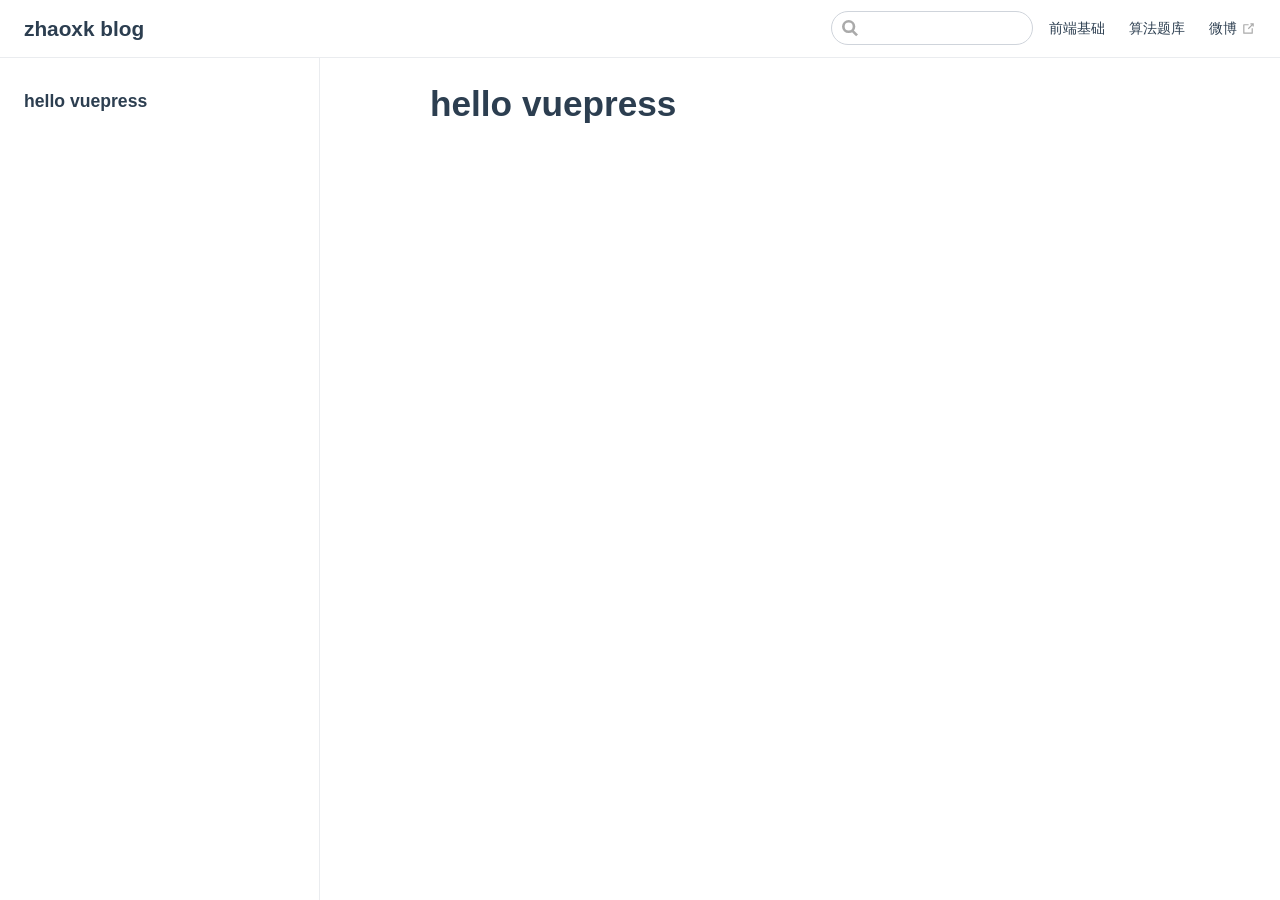
==== index.html @ 29b7b7b4 "deploy" ====
<!DOCTYPE html>
<html lang="en-US">
  <head>
    <meta charset="utf-8">
    <meta name="viewport" content="width=device-width,initial-scale=1">
    <title>hello vuepress | zhaoxk blog</title>
    <meta name="generator" content="VuePress 1.9.7">
    <link rel="icon" href="/logo.jpg">
    <meta name="description" content="我的个人网站">
    
    <link rel="preload" href="/assets/css/0.styles.84741abc.css" as="style"><link rel="preload" href="/assets/js/app.e7918ea7.js" as="script"><link rel="preload" href="/assets/js/2.426b5bc8.js" as="script"><link rel="preload" href="/assets/js/7.75762584.js" as="script"><link rel="prefetch" href="/assets/js/3.95ec8276.js"><link rel="prefetch" href="/assets/js/4.020b3235.js"><link rel="prefetch" href="/assets/js/5.8cbd5295.js"><link rel="prefetch" href="/assets/js/6.f16c7888.js">
    <link rel="stylesheet" href="/assets/css/0.styles.84741abc.css">
  </head>
  <body>
    <div id="app" data-server-rendered="true"><div class="theme-container"><header class="navbar"><div class="sidebar-button"><svg xmlns="http://www.w3.org/2000/svg" aria-hidden="true" role="img" viewBox="0 0 448 512" class="icon"><path fill="currentColor" d="M436 124H12c-6.627 0-12-5.373-12-12V80c0-6.627 5.373-12 12-12h424c6.627 0 12 5.373 12 12v32c0 6.627-5.373 12-12 12zm0 160H12c-6.627 0-12-5.373-12-12v-32c0-6.627 5.373-12 12-12h424c6.627 0 12 5.373 12 12v32c0 6.627-5.373 12-12 12zm0 160H12c-6.627 0-12-5.373-12-12v-32c0-6.627 5.373-12 12-12h424c6.627 0 12 5.373 12 12v32c0 6.627-5.373 12-12 12z"></path></svg></div> <a href="/" aria-current="page" class="home-link router-link-exact-active router-link-active"><!----> <span class="site-name">zhaoxk blog</span></a> <div class="links"><div class="search-box"><input aria-label="Search" autocomplete="off" spellcheck="false" value=""> <!----></div> <nav class="nav-links can-hide"><div class="nav-item"><a href="/accumulate/" class="nav-link">
  前端基础
</a></div><div class="nav-item"><a href="/algorithm/" class="nav-link">
  算法题库
</a></div><div class="nav-item"><a href="https://baidu.com" target="_blank" rel="noopener noreferrer" class="nav-link external">
  微博
  <span><svg xmlns="http://www.w3.org/2000/svg" aria-hidden="true" focusable="false" x="0px" y="0px" viewBox="0 0 100 100" width="15" height="15" class="icon outbound"><path fill="currentColor" d="M18.8,85.1h56l0,0c2.2,0,4-1.8,4-4v-32h-8v28h-48v-48h28v-8h-32l0,0c-2.2,0-4,1.8-4,4v56C14.8,83.3,16.6,85.1,18.8,85.1z"></path> <polygon fill="currentColor" points="45.7,48.7 51.3,54.3 77.2,28.5 77.2,37.2 85.2,37.2 85.2,14.9 62.8,14.9 62.8,22.9 71.5,22.9"></polygon></svg> <span class="sr-only">(opens new window)</span></span></a></div> <!----></nav></div></header> <div class="sidebar-mask"></div> <aside class="sidebar"><nav class="nav-links"><div class="nav-item"><a href="/accumulate/" class="nav-link">
  前端基础
</a></div><div class="nav-item"><a href="/algorithm/" class="nav-link">
  算法题库
</a></div><div class="nav-item"><a href="https://baidu.com" target="_blank" rel="noopener noreferrer" class="nav-link external">
  微博
  <span><svg xmlns="http://www.w3.org/2000/svg" aria-hidden="true" focusable="false" x="0px" y="0px" viewBox="0 0 100 100" width="15" height="15" class="icon outbound"><path fill="currentColor" d="M18.8,85.1h56l0,0c2.2,0,4-1.8,4-4v-32h-8v28h-48v-48h28v-8h-32l0,0c-2.2,0-4,1.8-4,4v56C14.8,83.3,16.6,85.1,18.8,85.1z"></path> <polygon fill="currentColor" points="45.7,48.7 51.3,54.3 77.2,28.5 77.2,37.2 85.2,37.2 85.2,14.9 62.8,14.9 62.8,22.9 71.5,22.9"></polygon></svg> <span class="sr-only">(opens new window)</span></span></a></div> <!----></nav>  <ul class="sidebar-links"><li><section class="sidebar-group depth-0"><p class="sidebar-heading open"><span>hello vuepress</span> <!----></p> <!----></section></li></ul> </aside> <main class="page"> <div class="theme-default-content content__default"><h1 id="hello-vuepress"><a href="#hello-vuepress" class="header-anchor">#</a> hello vuepress</h1></div> <footer class="page-edit"><!----> <!----></footer> <!----> </main></div><div class="global-ui"></div></div>
    <script src="/assets/js/app.e7918ea7.js" defer></script><script src="/assets/js/2.426b5bc8.js" defer></script><script src="/assets/js/7.75762584.js" defer></script>
  </body>
</html>
---- assets/css/0.styles.84741abc.css ----
code[class*=language-],pre[class*=language-]{color:#ccc;background:none;font-family:Consolas,Monaco,Andale Mono,Ubuntu Mono,monospace;font-size:1em;text-align:left;white-space:pre;word-spacing:normal;word-break:normal;word-wrap:normal;line-height:1.5;-moz-tab-size:4;-o-tab-size:4;tab-size:4;-webkit-hyphens:none;hyphens:none}pre[class*=language-]{padding:1em;margin:.5em 0;overflow:auto}:not(pre)>code[class*=language-],pre[class*=language-]{background:#2d2d2d}:not(pre)>code[class*=language-]{padding:.1em;border-radius:.3em;white-space:normal}.token.block-comment,.token.cdata,.token.comment,.token.doctype,.token.prolog{color:#999}.token.punctuation{color:#ccc}.token.attr-name,.token.deleted,.token.namespace,.token.tag{color:#e2777a}.token.function-name{color:#6196cc}.token.boolean,.token.function,.token.number{color:#f08d49}.token.class-name,.token.constant,.token.property,.token.symbol{color:#f8c555}.token.atrule,.token.builtin,.token.important,.token.keyword,.token.selector{color:#cc99cd}.token.attr-value,.token.char,.token.regex,.token.string,.token.variable{color:#7ec699}.token.entity,.token.operator,.token.url{color:#67cdcc}.token.bold,.token.important{font-weight:700}.token.italic{font-style:italic}.token.entity{cursor:help}.token.inserted{color:green}.theme-default-content code{color:#476582;padding:.25rem .5rem;margin:0;font-size:.85em;background-color:rgba(27,31,35,.05);border-radius:3px}.theme-default-content code .token.deleted{color:#ec5975}.theme-default-content code .token.inserted{color:#3eaf7c}.theme-default-content pre,.theme-default-content pre[class*=language-]{line-height:1.4;padding:1.25rem 1.5rem;margin:.85rem 0;background-color:#282c34;border-radius:6px;overflow:auto}.theme-default-content pre[class*=language-] code,.theme-default-content pre code{color:#fff;padding:0;background-color:transparent;border-radius:0}div[class*=language-]{position:relative;background-color:#282c34;border-radius:6px}div[class*=language-] .highlight-lines{-webkit-user-select:none;user-select:none;padding-top:1.3rem;position:absolute;top:0;left:0;width:100%;line-height:1.4}div[class*=language-] .highlight-lines .highlighted{background-color:rgba(0,0,0,.66)}div[class*=language-] pre,div[class*=language-] pre[class*=language-]{background:transparent;position:relative;z-index:1}div[class*=language-]:before{position:absolute;z-index:3;top:.8em;right:1em;font-size:.75rem;color:hsla(0,0%,100%,.4)}div[class*=language-]:not(.line-numbers-mode) .line-numbers-wrapper{display:none}div[class*=language-].line-numbers-mode .highlight-lines .highlighted{position:relative}div[class*=language-].line-numbers-mode .highlight-lines .highlighted:before{content:" ";position:absolute;z-index:3;left:0;top:0;display:block;width:3.5rem;height:100%;background-color:rgba(0,0,0,.66)}div[class*=language-].line-numbers-mode pre{padding-left:4.5rem;vertical-align:middle}div[class*=language-].line-numbers-mode .line-numbers-wrapper{position:absolute;top:0;width:3.5rem;text-align:center;color:hsla(0,0%,100%,.3);padding:1.25rem 0;line-height:1.4}div[class*=language-].line-numbers-mode .line-numbers-wrapper br{-webkit-user-select:none;user-select:none}div[class*=language-].line-numbers-mode .line-numbers-wrapper .line-number{position:relative;z-index:4;-webkit-user-select:none;user-select:none;font-size:.85em}div[class*=language-].line-numbers-mode:after{content:"";position:absolute;z-index:2;top:0;left:0;width:3.5rem;height:100%;border-radius:6px 0 0 6px;border-right:1px solid rgba(0,0,0,.66);background-color:#282c34}div[class~=language-js]:before{content:"js"}div[class~=language-ts]:before{content:"ts"}div[class~=language-html]:before{content:"html"}div[class~=language-md]:before{content:"md"}div[class~=language-vue]:before{content:"vue"}div[class~=language-css]:before{content:"css"}div[class~=language-sass]:before{content:"sass"}div[class~=language-scss]:before{content:"scss"}div[class~=language-less]:before{content:"less"}div[class~=language-stylus]:before{content:"stylus"}div[class~=language-go]:before{content:"go"}div[class~=language-java]:before{content:"java"}div[class~=language-c]:before{content:"c"}div[class~=language-sh]:before{content:"sh"}div[class~=language-yaml]:before{content:"yaml"}div[class~=language-py]:before{content:"py"}div[class~=language-docker]:before{content:"docker"}div[class~=language-dockerfile]:before{content:"dockerfile"}div[class~=language-makefile]:before{content:"makefile"}div[class~=language-javascript]:before{content:"js"}div[class~=language-typescript]:before{content:"ts"}div[class~=language-markup]:before{content:"html"}div[class~=language-markdown]:before{content:"md"}div[class~=language-json]:before{content:"json"}div[class~=language-ruby]:before{content:"rb"}div[class~=language-python]:before{content:"py"}div[class~=language-bash]:before{content:"sh"}div[class~=language-php]:before{content:"php"}.custom-block .custom-block-title{font-weight:600;margin-bottom:-.4rem}.custom-block.danger,.custom-block.tip,.custom-block.warning{padding:.1rem 1.5rem;border-left-width:.5rem;border-left-style:solid;margin:1rem 0}.custom-block.tip{background-color:#f3f5f7;border-color:#42b983}.custom-block.warning{background-color:rgba(255,229,100,.3);border-color:#e7c000;color:#6b5900}.custom-block.warning .custom-block-title{color:#b29400}.custom-block.warning a{color:#2c3e50}.custom-block.danger{background-color:#ffe6e6;border-color:#c00;color:#4d0000}.custom-block.danger .custom-block-title{color:#900}.custom-block.danger a{color:#2c3e50}.custom-block.details{display:block;position:relative;border-radius:2px;margin:1.6em 0;padding:1.6em;background-color:#eee}.custom-block.details h4{margin-top:0}.custom-block.details figure:last-child,.custom-block.details p:last-child{margin-bottom:0;padding-bottom:0}.custom-block.details summary{outline:none;cursor:pointer}.arrow{display:inline-block;width:0;height:0}.arrow.up{border-bottom:6px solid #ccc}.arrow.down,.arrow.up{border-left:4px solid transparent;border-right:4px solid transparent}.arrow.down{border-top:6px solid #ccc}.arrow.right{border-left:6px solid #ccc}.arrow.left,.arrow.right{border-top:4px solid transparent;border-bottom:4px solid transparent}.arrow.left{border-right:6px solid #ccc}.theme-default-content:not(.custom){max-width:740px;margin:0 auto;padding:2rem 2.5rem}@media (max-width:959px){.theme-default-content:not(.custom){padding:2rem}}@media (max-width:419px){.theme-default-content:not(.custom){padding:1.5rem}}.table-of-contents .badge{vertical-align:middle}body,html{padding:0;margin:0;background-color:#fff}body{font-family:-apple-system,BlinkMacSystemFont,Segoe UI,Roboto,Oxygen,Ubuntu,Cantarell,Fira Sans,Droid Sans,Helvetica Neue,sans-serif;-webkit-font-smoothing:antialiased;-moz-osx-font-smoothing:grayscale;font-size:16px;color:#2c3e50}.page{padding-left:20rem}.navbar{z-index:20;right:0;height:3.6rem;background-color:#fff;box-sizing:border-box;border-bottom:1px solid #eaecef}.navbar,.sidebar-mask{position:fixed;top:0;left:0}.sidebar-mask{z-index:9;width:100vw;height:100vh;display:none}.sidebar{font-size:16px;background-color:#fff;width:20rem;position:fixed;z-index:10;margin:0;top:3.6rem;left:0;bottom:0;box-sizing:border-box;border-right:1px solid #eaecef;overflow-y:auto}.theme-default-content:not(.custom)>:first-child{margin-top:3.6rem}.theme-default-content:not(.custom) a:hover{text-decoration:underline}.theme-default-content:not(.custom) p.demo{padding:1rem 1.5rem;border:1px solid #ddd;border-radius:4px}.theme-default-content:not(.custom) img{max-width:100%}.theme-default-content.custom{padding:0;margin:0}.theme-default-content.custom img{max-width:100%}a{font-weight:500;text-decoration:none}a,p a code{color:#3eaf7c}p a code{font-weight:400}kbd{background:#eee;border:.15rem solid #ddd;border-bottom:.25rem solid #ddd;border-radius:.15rem;padding:0 .15em}blockquote{font-size:1rem;color:#999;border-left:.2rem solid #dfe2e5;margin:1rem 0;padding:.25rem 0 .25rem 1rem}blockquote>p{margin:0}ol,ul{padding-left:1.2em}strong{font-weight:600}h1,h2,h3,h4,h5,h6{font-weight:600;line-height:1.25}.theme-default-content:not(.custom)>h1,.theme-default-content:not(.custom)>h2,.theme-default-content:not(.custom)>h3,.theme-default-content:not(.custom)>h4,.theme-default-content:not(.custom)>h5,.theme-default-content:not(.custom)>h6{margin-top:-3.1rem;padding-top:4.6rem;margin-bottom:0}.theme-default-content:not(.custom)>h1:first-child,.theme-default-content:not(.custom)>h2:first-child,.theme-default-content:not(.custom)>h3:first-child,.theme-default-content:not(.custom)>h4:first-child,.theme-default-content:not(.custom)>h5:first-child,.theme-default-content:not(.custom)>h6:first-child{margin-top:-1.5rem;margin-bottom:1rem}.theme-default-content:not(.custom)>h1:first-child+.custom-block,.theme-default-content:not(.custom)>h1:first-child+p,.theme-default-content:not(.custom)>h1:first-child+pre,.theme-default-content:not(.custom)>h2:first-child+.custom-block,.theme-default-content:not(.custom)>h2:first-child+p,.theme-default-content:not(.custom)>h2:first-child+pre,.theme-default-content:not(.custom)>h3:first-child+.custom-block,.theme-default-content:not(.custom)>h3:first-child+p,.theme-default-content:not(.custom)>h3:first-child+pre,.theme-default-content:not(.custom)>h4:first-child+.custom-block,.theme-default-content:not(.custom)>h4:first-child+p,.theme-default-content:not(.custom)>h4:first-child+pre,.theme-default-content:not(.custom)>h5:first-child+.custom-block,.theme-default-content:not(.custom)>h5:first-child+p,.theme-default-content:not(.custom)>h5:first-child+pre,.theme-default-content:not(.custom)>h6:first-child+.custom-block,.theme-default-content:not(.custom)>h6:first-child+p,.theme-default-content:not(.custom)>h6:first-child+pre{margin-top:2rem}h1:focus .header-anchor,h1:hover .header-anchor,h2:focus .header-anchor,h2:hover .header-anchor,h3:focus .header-anchor,h3:hover .header-anchor,h4:focus .header-anchor,h4:hover .header-anchor,h5:focus .header-anchor,h5:hover .header-anchor,h6:focus .header-anchor,h6:hover .header-anchor{opacity:1}h1{font-size:2.2rem}h2{font-size:1.65rem;padding-bottom:.3rem;border-bottom:1px solid #eaecef}h3{font-size:1.35rem}a.header-anchor{font-size:.85em;float:left;margin-left:-.87em;padding-right:.23em;margin-top:.125em;opacity:0}a.header-anchor:focus,a.header-anchor:hover{text-decoration:none}.line-number,code,kbd{font-family:source-code-pro,Menlo,Monaco,Consolas,Courier New,monospace}ol,p,ul{line-height:1.7}hr{border:0;border-top:1px solid #eaecef}table{border-collapse:collapse;margin:1rem 0;display:block;overflow-x:auto}tr{border-top:1px solid #dfe2e5}tr:nth-child(2n){background-color:#f6f8fa}td,th{border:1px solid #dfe2e5;padding:.6em 1em}.theme-container.sidebar-open .sidebar-mask{display:block}.theme-container.no-navbar .theme-default-content:not(.custom)>h1,.theme-container.no-navbar h2,.theme-container.no-navbar h3,.theme-container.no-navbar h4,.theme-container.no-navbar h5,.theme-container.no-navbar h6{margin-top:1.5rem;padding-top:0}.theme-container.no-navbar .sidebar{top:0}@media (min-width:720px){.theme-container.no-sidebar .sidebar{display:none}.theme-container.no-sidebar .page{padding-left:0}}@media (max-width:959px){.sidebar{font-size:15px;width:16.4rem}.page{padding-left:16.4rem}}@media (max-width:719px){.sidebar{top:0;padding-top:3.6rem;transform:translateX(-100%);transition:transform .2s ease}.page{padding-left:0}.theme-container.sidebar-open .sidebar{transform:translateX(0)}.theme-container.no-navbar .sidebar{padding-top:0}}@media (max-width:419px){h1{font-size:1.9rem}.theme-default-content div[class*=language-]{margin:.85rem -1.5rem;border-radius:0}}#nprogress{pointer-events:none}#nprogress .bar{background:#3eaf7c;position:fixed;z-index:1031;top:0;left:0;width:100%;height:2px}#nprogress .peg{display:block;position:absolute;right:0;width:100px;height:100%;box-shadow:0 0 10px #3eaf7c,0 0 5px #3eaf7c;opacity:1;transform:rotate(3deg) translateY(-4px)}#nprogress .spinner{display:block;position:fixed;z-index:1031;top:15px;right:15px}#nprogress .spinner-icon{width:18px;height:18px;box-sizing:border-box;border-color:#3eaf7c transparent transparent #3eaf7c;border-style:solid;border-width:2px;border-radius:50%;-webkit-animation:nprogress-spinner .4s linear infinite;animation:nprogress-spinner .4s linear infinite}.nprogress-custom-parent{overflow:hidden;position:relative}.nprogress-custom-parent #nprogress .bar,.nprogress-custom-parent #nprogress .spinner{position:absolute}@-webkit-keyframes nprogress-spinner{0%{transform:rotate(0deg)}to{transform:rotate(1turn)}}@keyframes nprogress-spinner{0%{transform:rotate(0deg)}to{transform:rotate(1turn)}}.icon.outbound{color:#aaa;display:inline-block;vertical-align:middle;position:relative;top:-1px}.sr-only{position:absolute;width:1px;height:1px;padding:0;margin:-1px;overflow:hidden;clip:rect(0,0,0,0);white-space:nowrap;border-width:0}.home{padding:3.6rem 2rem 0;max-width:960px;margin:0 auto;display:block}.home .hero{text-align:center}.home .hero img{max-width:100%;max-height:280px;display:block;margin:3rem auto 1.5rem}.home .hero h1{font-size:3rem}.home .hero .action,.home .hero .description,.home .hero h1{margin:1.8rem auto}.home .hero .description{max-width:35rem;font-size:1.6rem;line-height:1.3;color:#6a8bad}.home .hero .action-button{display:inline-block;font-size:1.2rem;color:#fff;background-color:#3eaf7c;padding:.8rem 1.6rem;border-radius:4px;transition:background-color .1s ease;box-sizing:border-box;border-bottom:1px solid #389d70}.home .hero .action-button:hover{background-color:#4abf8a}.home .features{border-top:1px solid #eaecef;padding:1.2rem 0;margin-top:2.5rem;display:flex;flex-wrap:wrap;align-items:flex-start;align-content:stretch;justify-content:space-between}.home .feature{flex-grow:1;flex-basis:30%;max-width:30%}.home .feature h2{font-size:1.4rem;font-weight:500;border-bottom:none;padding-bottom:0;color:#3a5169}.home .feature p{color:#4e6e8e}.home .footer{padding:2.5rem;border-top:1px solid #eaecef;text-align:center;color:#4e6e8e}@media (max-width:719px){.home .features{flex-direction:column}.home .feature{max-width:100%;padding:0 2.5rem}}@media (max-width:419px){.home{padding-left:1.5rem;padding-right:1.5rem}.home .hero img{max-height:210px;margin:2rem auto 1.2rem}.home .hero h1{font-size:2rem}.home .hero .action,.home .hero .description,.home .hero h1{margin:1.2rem auto}.home .hero .description{font-size:1.2rem}.home .hero .action-button{font-size:1rem;padding:.6rem 1.2rem}.home .feature h2{font-size:1.25rem}}.search-box{display:inline-block;position:relative;margin-right:1rem}.search-box input{cursor:text;width:10rem;height:2rem;color:#4e6e8e;display:inline-block;border:1px solid #cfd4db;border-radius:2rem;font-size:.9rem;line-height:2rem;padding:0 .5rem 0 2rem;outline:none;transition:all .2s ease;background:#fff url(/assets/img/search.83621669.svg) .6rem .5rem no-repeat;background-size:1rem}.search-box input:focus{cursor:auto;border-color:#3eaf7c}.search-box .suggestions{background:#fff;width:20rem;position:absolute;top:2rem;border:1px solid #cfd4db;border-radius:6px;padding:.4rem;list-style-type:none}.search-box .suggestions.align-right{right:0}.search-box .suggestion{line-height:1.4;padding:.4rem .6rem;border-radius:4px;cursor:pointer}.search-box .suggestion a{white-space:normal;color:#5d82a6}.search-box .suggestion a .page-title{font-weight:600}.search-box .suggestion a .header{font-size:.9em;margin-left:.25em}.search-box .suggestion.focused{background-color:#f3f4f5}.search-box .suggestion.focused a{color:#3eaf7c}@media (max-width:959px){.search-box input{cursor:pointer;width:0;border-color:transparent;position:relative}.search-box input:focus{cursor:text;left:0;width:10rem}}@media (-ms-high-contrast:none){.search-box input{height:2rem}}@media (max-width:959px) and (min-width:719px){.search-box .suggestions{left:0}}@media (max-width:719px){.search-box{margin-right:0}.search-box input{left:1rem}.search-box .suggestions{right:0}}@media (max-width:419px){.search-box .suggestions{width:calc(100vw - 4rem)}.search-box input:focus{width:8rem}}.sidebar-button{cursor:pointer;display:none;width:1.25rem;height:1.25rem;position:absolute;padding:.6rem;top:.6rem;left:1rem}.sidebar-button .icon{display:block;width:1.25rem;height:1.25rem}@media (max-width:719px){.sidebar-button{display:block}}.dropdown-enter,.dropdown-leave-to{height:0!important}.dropdown-wrapper{cursor:pointer}.dropdown-wrapper .dropdown-title,.dropdown-wrapper .mobile-dropdown-title{display:block;font-size:.9rem;font-family:inherit;cursor:inherit;padding:inherit;line-height:1.4rem;background:transparent;border:none;font-weight:500;color:#2c3e50}.dropdown-wrapper .dropdown-title:hover,.dropdown-wrapper .mobile-dropdown-title:hover{border-color:transparent}.dropdown-wrapper .dropdown-title .arrow,.dropdown-wrapper .mobile-dropdown-title .arrow{vertical-align:middle;margin-top:-1px;margin-left:.4rem}.dropdown-wrapper .mobile-dropdown-title{display:none;font-weight:600}.dropdown-wrapper .mobile-dropdown-title font-size inherit:hover{color:#3eaf7c}.dropdown-wrapper .nav-dropdown .dropdown-item{color:inherit;line-height:1.7rem}.dropdown-wrapper .nav-dropdown .dropdown-item h4{margin:.45rem 0 0;border-top:1px solid #eee;padding:1rem 1.5rem .45rem 1.25rem}.dropdown-wrapper .nav-dropdown .dropdown-item .dropdown-subitem-wrapper{padding:0;list-style:none}.dropdown-wrapper .nav-dropdown .dropdown-item .dropdown-subitem-wrapper .dropdown-subitem{font-size:.9em}.dropdown-wrapper .nav-dropdown .dropdown-item a{display:block;line-height:1.7rem;position:relative;border-bottom:none;font-weight:400;margin-bottom:0;padding:0 1.5rem 0 1.25rem}.dropdown-wrapper .nav-dropdown .dropdown-item a.router-link-active,.dropdown-wrapper .nav-dropdown .dropdown-item a:hover{color:#3eaf7c}.dropdown-wrapper .nav-dropdown .dropdown-item a.router-link-active:after{content:"";width:0;height:0;border-left:5px solid #3eaf7c;border-top:3px solid transparent;border-bottom:3px solid transparent;position:absolute;top:calc(50% - 2px);left:9px}.dropdown-wrapper .nav-dropdown .dropdown-item:first-child h4{margin-top:0;padding-top:0;border-top:0}@media (max-width:719px){.dropdown-wrapper.open .dropdown-title{margin-bottom:.5rem}.dropdown-wrapper .dropdown-title{display:none}.dropdown-wrapper .mobile-dropdown-title{display:block}.dropdown-wrapper .nav-dropdown{transition:height .1s ease-out;overflow:hidden}.dropdown-wrapper .nav-dropdown .dropdown-item h4{border-top:0;margin-top:0;padding-top:0}.dropdown-wrapper .nav-dropdown .dropdown-item>a,.dropdown-wrapper .nav-dropdown .dropdown-item h4{font-size:15px;line-height:2rem}.dropdown-wrapper .nav-dropdown .dropdown-item .dropdown-subitem{font-size:14px;padding-left:1rem}}@media (min-width:719px){.dropdown-wrapper{height:1.8rem}.dropdown-wrapper.open .nav-dropdown,.dropdown-wrapper:hover .nav-dropdown{display:block!important}.dropdown-wrapper.open:blur{display:none}.dropdown-wrapper .nav-dropdown{display:none;height:auto!important;box-sizing:border-box;max-height:calc(100vh - 2.7rem);overflow-y:auto;position:absolute;top:100%;right:0;background-color:#fff;padding:.6rem 0;border:1px solid;border-color:#ddd #ddd #ccc;text-align:left;border-radius:.25rem;white-space:nowrap;margin:0}}.nav-links{display:inline-block}.nav-links a{line-height:1.4rem;color:inherit}.nav-links a.router-link-active,.nav-links a:hover{color:#3eaf7c}.nav-links .nav-item{position:relative;display:inline-block;margin-left:1.5rem;line-height:2rem}.nav-links .nav-item:first-child{margin-left:0}.nav-links .repo-link{margin-left:1.5rem}@media (max-width:719px){.nav-links .nav-item,.nav-links .repo-link{margin-left:0}}@media (min-width:719px){.nav-links a.router-link-active,.nav-links a:hover{color:#2c3e50}.nav-item>a:not(.external).router-link-active,.nav-item>a:not(.external):hover{margin-bottom:-2px;border-bottom:2px solid #46bd87}}.navbar{padding:.7rem 1.5rem;line-height:2.2rem}.navbar a,.navbar img,.navbar span{display:inline-block}.navbar .logo{height:2.2rem;min-width:2.2rem;margin-right:.8rem;vertical-align:top}.navbar .site-name{font-size:1.3rem;font-weight:600;color:#2c3e50;position:relative}.navbar .links{padding-left:1.5rem;box-sizing:border-box;background-color:#fff;white-space:nowrap;font-size:.9rem;position:absolute;right:1.5rem;top:.7rem;display:flex}.navbar .links .search-box{flex:0 0 auto;vertical-align:top}@media (max-width:719px){.navbar{padding-left:4rem}.navbar .can-hide{display:none}.navbar .links{padding-left:1.5rem}.navbar .site-name{width:calc(100vw - 9.4rem);overflow:hidden;white-space:nowrap;text-overflow:ellipsis}}.page-edit{max-width:740px;margin:0 auto;padding:2rem 2.5rem}@media (max-width:959px){.page-edit{padding:2rem}}@media (max-width:419px){.page-edit{padding:1.5rem}}.page-edit{padding-top:1rem;padding-bottom:1rem;overflow:auto}.page-edit .edit-link{display:inline-block}.page-edit .edit-link a{color:#4e6e8e;margin-right:.25rem}.page-edit .last-updated{float:right;font-size:.9em}.page-edit .last-updated .prefix{font-weight:500;color:#4e6e8e}.page-edit .last-updated .time{font-weight:400;color:#767676}@media (max-width:719px){.page-edit .edit-link{margin-bottom:.5rem}.page-edit .last-updated{font-size:.8em;float:none;text-align:left}}.page-nav{max-width:740px;margin:0 auto;padding:2rem 2.5rem}@media (max-width:959px){.page-nav{padding:2rem}}@media (max-width:419px){.page-nav{padding:1.5rem}}.page-nav{padding-top:1rem;padding-bottom:0}.page-nav .inner{min-height:2rem;margin-top:0;border-top:1px solid #eaecef;padding-top:1rem;overflow:auto}.page-nav .next{float:right}.page{padding-bottom:2rem;display:block}.sidebar-group .sidebar-group{padding-left:.5em}.sidebar-group:not(.collapsable) .sidebar-heading:not(.clickable){cursor:auto;color:inherit}.sidebar-group.is-sub-group{padding-left:0}.sidebar-group.is-sub-group>.sidebar-heading{font-size:.95em;line-height:1.4;font-weight:400;padding-left:2rem}.sidebar-group.is-sub-group>.sidebar-heading:not(.clickable){opacity:.5}.sidebar-group.is-sub-group>.sidebar-group-items{padding-left:1rem}.sidebar-group.is-sub-group>.sidebar-group-items>li>.sidebar-link{font-size:.95em;border-left:none}.sidebar-group.depth-2>.sidebar-heading{border-left:none}.sidebar-heading{color:#2c3e50;transition:color .15s ease;cursor:pointer;font-size:1.1em;font-weight:700;padding:.35rem 1.5rem .35rem 1.25rem;width:100%;box-sizing:border-box;margin:0;border-left:.25rem solid transparent}.sidebar-heading.open,.sidebar-heading:hover{color:inherit}.sidebar-heading .arrow{position:relative;top:-.12em;left:.5em}.sidebar-heading.clickable.active{font-weight:600;color:#3eaf7c;border-left-color:#3eaf7c}.sidebar-heading.clickable:hover{color:#3eaf7c}.sidebar-group-items{transition:height .1s ease-out;font-size:.95em;overflow:hidden}.sidebar .sidebar-sub-headers{padding-left:1rem;font-size:.95em}a.sidebar-link{font-size:1em;font-weight:400;display:inline-block;color:#2c3e50;border-left:.25rem solid transparent;padding:.35rem 1rem .35rem 1.25rem;line-height:1.4;width:100%;box-sizing:border-box}a.sidebar-link:hover{color:#3eaf7c}a.sidebar-link.active{font-weight:600;color:#3eaf7c;border-left-color:#3eaf7c}.sidebar-group a.sidebar-link{padding-left:2rem}.sidebar-sub-headers a.sidebar-link{padding-top:.25rem;padding-bottom:.25rem;border-left:none}.sidebar-sub-headers a.sidebar-link.active{font-weight:500}.sidebar ul{padding:0;margin:0;list-style-type:none}.sidebar a{display:inline-block}.sidebar .nav-links{display:none;border-bottom:1px solid #eaecef;padding:.5rem 0 .75rem}.sidebar .nav-links a{font-weight:600}.sidebar .nav-links .nav-item,.sidebar .nav-links .repo-link{display:block;line-height:1.25rem;font-size:1.1em;padding:.5rem 0 .5rem 1.5rem}.sidebar>.sidebar-links{padding:1.5rem 0}.sidebar>.sidebar-links>li>a.sidebar-link{font-size:1.1em;line-height:1.7;font-weight:700}.sidebar>.sidebar-links>li:not(:first-child){margin-top:.75rem}@media (max-width:719px){.sidebar .nav-links{display:block}.sidebar .nav-links .dropdown-wrapper .nav-dropdown .dropdown-item a.router-link-active:after{top:calc(1rem - 2px)}.sidebar>.sidebar-links{padding:1rem 0}}.badge[data-v-15b7b770]{display:inline-block;font-size:14px;height:18px;line-height:18px;border-radius:3px;padding:0 6px;color:#fff}.badge.green[data-v-15b7b770],.badge.tip[data-v-15b7b770],.badge[data-v-15b7b770]{background-color:#42b983}.badge.error[data-v-15b7b770]{background-color:#da5961}.badge.warn[data-v-15b7b770],.badge.warning[data-v-15b7b770],.badge.yellow[data-v-15b7b770]{background-color:#e7c000}.badge+.badge[data-v-15b7b770]{margin-left:5px}.theme-code-block[data-v-759a7d02]{display:none}.theme-code-block__active[data-v-759a7d02]{display:block}.theme-code-block>pre[data-v-759a7d02]{background-color:orange}.theme-code-group__nav[data-v-deefee04]{margin-bottom:-35px;background-color:#282c34;padding-bottom:22px;border-top-left-radius:6px;border-top-right-radius:6px;padding-left:10px;padding-top:10px}.theme-code-group__ul[data-v-deefee04]{margin:auto 0;padding-left:0;display:inline-flex;list-style:none}.theme-code-group__nav-tab[data-v-deefee04]{border:0;padding:5px;cursor:pointer;background-color:transparent;font-size:.85em;line-height:1.4;color:hsla(0,0%,100%,.9);font-weight:600}.theme-code-group__nav-tab-active[data-v-deefee04]{border-bottom:1px solid #42b983}.pre-blank[data-v-deefee04]{color:#42b983}
---- assets/css/0.styles.84741abc.css ----
code[class*=language-],pre[class*=language-]{color:#ccc;background:none;font-family:Consolas,Monaco,Andale Mono,Ubuntu Mono,monospace;font-size:1em;text-align:left;white-space:pre;word-spacing:normal;word-break:normal;word-wrap:normal;line-height:1.5;-moz-tab-size:4;-o-tab-size:4;tab-size:4;-webkit-hyphens:none;hyphens:none}pre[class*=language-]{padding:1em;margin:.5em 0;overflow:auto}:not(pre)>code[class*=language-],pre[class*=language-]{background:#2d2d2d}:not(pre)>code[class*=language-]{padding:.1em;border-radius:.3em;white-space:normal}.token.block-comment,.token.cdata,.token.comment,.token.doctype,.token.prolog{color:#999}.token.punctuation{color:#ccc}.token.attr-name,.token.deleted,.token.namespace,.token.tag{color:#e2777a}.token.function-name{color:#6196cc}.token.boolean,.token.function,.token.number{color:#f08d49}.token.class-name,.token.constant,.token.property,.token.symbol{color:#f8c555}.token.atrule,.token.builtin,.token.important,.token.keyword,.token.selector{color:#cc99cd}.token.attr-value,.token.char,.token.regex,.token.string,.token.variable{color:#7ec699}.token.entity,.token.operator,.token.url{color:#67cdcc}.token.bold,.token.important{font-weight:700}.token.italic{font-style:italic}.token.entity{cursor:help}.token.inserted{color:green}.theme-default-content code{color:#476582;padding:.25rem .5rem;margin:0;font-size:.85em;background-color:rgba(27,31,35,.05);border-radius:3px}.theme-default-content code .token.deleted{color:#ec5975}.theme-default-content code .token.inserted{color:#3eaf7c}.theme-default-content pre,.theme-default-content pre[class*=language-]{line-height:1.4;padding:1.25rem 1.5rem;margin:.85rem 0;background-color:#282c34;border-radius:6px;overflow:auto}.theme-default-content pre[class*=language-] code,.theme-default-content pre code{color:#fff;padding:0;background-color:transparent;border-radius:0}div[class*=language-]{position:relative;background-color:#282c34;border-radius:6px}div[class*=language-] .highlight-lines{-webkit-user-select:none;user-select:none;padding-top:1.3rem;position:absolute;top:0;left:0;width:100%;line-height:1.4}div[class*=language-] .highlight-lines .highlighted{background-color:rgba(0,0,0,.66)}div[class*=language-] pre,div[class*=language-] pre[class*=language-]{background:transparent;position:relative;z-index:1}div[class*=language-]:before{position:absolute;z-index:3;top:.8em;right:1em;font-size:.75rem;color:hsla(0,0%,100%,.4)}div[class*=language-]:not(.line-numbers-mode) .line-numbers-wrapper{display:none}div[class*=language-].line-numbers-mode .highlight-lines .highlighted{position:relative}div[class*=language-].line-numbers-mode .highlight-lines .highlighted:before{content:" ";position:absolute;z-index:3;left:0;top:0;display:block;width:3.5rem;height:100%;background-color:rgba(0,0,0,.66)}div[class*=language-].line-numbers-mode pre{padding-left:4.5rem;vertical-align:middle}div[class*=language-].line-numbers-mode .line-numbers-wrapper{position:absolute;top:0;width:3.5rem;text-align:center;color:hsla(0,0%,100%,.3);padding:1.25rem 0;line-height:1.4}div[class*=language-].line-numbers-mode .line-numbers-wrapper br{-webkit-user-select:none;user-select:none}div[class*=language-].line-numbers-mode .line-numbers-wrapper .line-number{position:relative;z-index:4;-webkit-user-select:none;user-select:none;font-size:.85em}div[class*=language-].line-numbers-mode:after{content:"";position:absolute;z-index:2;top:0;left:0;width:3.5rem;height:100%;border-radius:6px 0 0 6px;border-right:1px solid rgba(0,0,0,.66);background-color:#282c34}div[class~=language-js]:before{content:"js"}div[class~=language-ts]:before{content:"ts"}div[class~=language-html]:before{content:"html"}div[class~=language-md]:before{content:"md"}div[class~=language-vue]:before{content:"vue"}div[class~=language-css]:before{content:"css"}div[class~=language-sass]:before{content:"sass"}div[class~=language-scss]:before{content:"scss"}div[class~=language-less]:before{content:"less"}div[class~=language-stylus]:before{content:"stylus"}div[class~=language-go]:before{content:"go"}div[class~=language-java]:before{content:"java"}div[class~=language-c]:before{content:"c"}div[class~=language-sh]:before{content:"sh"}div[class~=language-yaml]:before{content:"yaml"}div[class~=language-py]:before{content:"py"}div[class~=language-docker]:before{content:"docker"}div[class~=language-dockerfile]:before{content:"dockerfile"}div[class~=language-makefile]:before{content:"makefile"}div[class~=language-javascript]:before{content:"js"}div[class~=language-typescript]:before{content:"ts"}div[class~=language-markup]:before{content:"html"}div[class~=language-markdown]:before{content:"md"}div[class~=language-json]:before{content:"json"}div[class~=language-ruby]:before{content:"rb"}div[class~=language-python]:before{content:"py"}div[class~=language-bash]:before{content:"sh"}div[class~=language-php]:before{content:"php"}.custom-block .custom-block-title{font-weight:600;margin-bottom:-.4rem}.custom-block.danger,.custom-block.tip,.custom-block.warning{padding:.1rem 1.5rem;border-left-width:.5rem;border-left-style:solid;margin:1rem 0}.custom-block.tip{background-color:#f3f5f7;border-color:#42b983}.custom-block.warning{background-color:rgba(255,229,100,.3);border-color:#e7c000;color:#6b5900}.custom-block.warning .custom-block-title{color:#b29400}.custom-block.warning a{color:#2c3e50}.custom-block.danger{background-color:#ffe6e6;border-color:#c00;color:#4d0000}.custom-block.danger .custom-block-title{color:#900}.custom-block.danger a{color:#2c3e50}.custom-block.details{display:block;position:relative;border-radius:2px;margin:1.6em 0;padding:1.6em;background-color:#eee}.custom-block.details h4{margin-top:0}.custom-block.details figure:last-child,.custom-block.details p:last-child{margin-bottom:0;padding-bottom:0}.custom-block.details summary{outline:none;cursor:pointer}.arrow{display:inline-block;width:0;height:0}.arrow.up{border-bottom:6px solid #ccc}.arrow.down,.arrow.up{border-left:4px solid transparent;border-right:4px solid transparent}.arrow.down{border-top:6px solid #ccc}.arrow.right{border-left:6px solid #ccc}.arrow.left,.arrow.right{border-top:4px solid transparent;border-bottom:4px solid transparent}.arrow.left{border-right:6px solid #ccc}.theme-default-content:not(.custom){max-width:740px;margin:0 auto;padding:2rem 2.5rem}@media (max-width:959px){.theme-default-content:not(.custom){padding:2rem}}@media (max-width:419px){.theme-default-content:not(.custom){padding:1.5rem}}.table-of-contents .badge{vertical-align:middle}body,html{padding:0;margin:0;background-color:#fff}body{font-family:-apple-system,BlinkMacSystemFont,Segoe UI,Roboto,Oxygen,Ubuntu,Cantarell,Fira Sans,Droid Sans,Helvetica Neue,sans-serif;-webkit-font-smoothing:antialiased;-moz-osx-font-smoothing:grayscale;font-size:16px;color:#2c3e50}.page{padding-left:20rem}.navbar{z-index:20;right:0;height:3.6rem;background-color:#fff;box-sizing:border-box;border-bottom:1px solid #eaecef}.navbar,.sidebar-mask{position:fixed;top:0;left:0}.sidebar-mask{z-index:9;width:100vw;height:100vh;display:none}.sidebar{font-size:16px;background-color:#fff;width:20rem;position:fixed;z-index:10;margin:0;top:3.6rem;left:0;bottom:0;box-sizing:border-box;border-right:1px solid #eaecef;overflow-y:auto}.theme-default-content:not(.custom)>:first-child{margin-top:3.6rem}.theme-default-content:not(.custom) a:hover{text-decoration:underline}.theme-default-content:not(.custom) p.demo{padding:1rem 1.5rem;border:1px solid #ddd;border-radius:4px}.theme-default-content:not(.custom) img{max-width:100%}.theme-default-content.custom{padding:0;margin:0}.theme-default-content.custom img{max-width:100%}a{font-weight:500;text-decoration:none}a,p a code{color:#3eaf7c}p a code{font-weight:400}kbd{background:#eee;border:.15rem solid #ddd;border-bottom:.25rem solid #ddd;border-radius:.15rem;padding:0 .15em}blockquote{font-size:1rem;color:#999;border-left:.2rem solid #dfe2e5;margin:1rem 0;padding:.25rem 0 .25rem 1rem}blockquote>p{margin:0}ol,ul{padding-left:1.2em}strong{font-weight:600}h1,h2,h3,h4,h5,h6{font-weight:600;line-height:1.25}.theme-default-content:not(.custom)>h1,.theme-default-content:not(.custom)>h2,.theme-default-content:not(.custom)>h3,.theme-default-content:not(.custom)>h4,.theme-default-content:not(.custom)>h5,.theme-default-content:not(.custom)>h6{margin-top:-3.1rem;padding-top:4.6rem;margin-bottom:0}.theme-default-content:not(.custom)>h1:first-child,.theme-default-content:not(.custom)>h2:first-child,.theme-default-content:not(.custom)>h3:first-child,.theme-default-content:not(.custom)>h4:first-child,.theme-default-content:not(.custom)>h5:first-child,.theme-default-content:not(.custom)>h6:first-child{margin-top:-1.5rem;margin-bottom:1rem}.theme-default-content:not(.custom)>h1:first-child+.custom-block,.theme-default-content:not(.custom)>h1:first-child+p,.theme-default-content:not(.custom)>h1:first-child+pre,.theme-default-content:not(.custom)>h2:first-child+.custom-block,.theme-default-content:not(.custom)>h2:first-child+p,.theme-default-content:not(.custom)>h2:first-child+pre,.theme-default-content:not(.custom)>h3:first-child+.custom-block,.theme-default-content:not(.custom)>h3:first-child+p,.theme-default-content:not(.custom)>h3:first-child+pre,.theme-default-content:not(.custom)>h4:first-child+.custom-block,.theme-default-content:not(.custom)>h4:first-child+p,.theme-default-content:not(.custom)>h4:first-child+pre,.theme-default-content:not(.custom)>h5:first-child+.custom-block,.theme-default-content:not(.custom)>h5:first-child+p,.theme-default-content:not(.custom)>h5:first-child+pre,.theme-default-content:not(.custom)>h6:first-child+.custom-block,.theme-default-content:not(.custom)>h6:first-child+p,.theme-default-content:not(.custom)>h6:first-child+pre{margin-top:2rem}h1:focus .header-anchor,h1:hover .header-anchor,h2:focus .header-anchor,h2:hover .header-anchor,h3:focus .header-anchor,h3:hover .header-anchor,h4:focus .header-anchor,h4:hover .header-anchor,h5:focus .header-anchor,h5:hover .header-anchor,h6:focus .header-anchor,h6:hover .header-anchor{opacity:1}h1{font-size:2.2rem}h2{font-size:1.65rem;padding-bottom:.3rem;border-bottom:1px solid #eaecef}h3{font-size:1.35rem}a.header-anchor{font-size:.85em;float:left;margin-left:-.87em;padding-right:.23em;margin-top:.125em;opacity:0}a.header-anchor:focus,a.header-anchor:hover{text-decoration:none}.line-number,code,kbd{font-family:source-code-pro,Menlo,Monaco,Consolas,Courier New,monospace}ol,p,ul{line-height:1.7}hr{border:0;border-top:1px solid #eaecef}table{border-collapse:collapse;margin:1rem 0;display:block;overflow-x:auto}tr{border-top:1px solid #dfe2e5}tr:nth-child(2n){background-color:#f6f8fa}td,th{border:1px solid #dfe2e5;padding:.6em 1em}.theme-container.sidebar-open .sidebar-mask{display:block}.theme-container.no-navbar .theme-default-content:not(.custom)>h1,.theme-container.no-navbar h2,.theme-container.no-navbar h3,.theme-container.no-navbar h4,.theme-container.no-navbar h5,.theme-container.no-navbar h6{margin-top:1.5rem;padding-top:0}.theme-container.no-navbar .sidebar{top:0}@media (min-width:720px){.theme-container.no-sidebar .sidebar{display:none}.theme-container.no-sidebar .page{padding-left:0}}@media (max-width:959px){.sidebar{font-size:15px;width:16.4rem}.page{padding-left:16.4rem}}@media (max-width:719px){.sidebar{top:0;padding-top:3.6rem;transform:translateX(-100%);transition:transform .2s ease}.page{padding-left:0}.theme-container.sidebar-open .sidebar{transform:translateX(0)}.theme-container.no-navbar .sidebar{padding-top:0}}@media (max-width:419px){h1{font-size:1.9rem}.theme-default-content div[class*=language-]{margin:.85rem -1.5rem;border-radius:0}}#nprogress{pointer-events:none}#nprogress .bar{background:#3eaf7c;position:fixed;z-index:1031;top:0;left:0;width:100%;height:2px}#nprogress .peg{display:block;position:absolute;right:0;width:100px;height:100%;box-shadow:0 0 10px #3eaf7c,0 0 5px #3eaf7c;opacity:1;transform:rotate(3deg) translateY(-4px)}#nprogress .spinner{display:block;position:fixed;z-index:1031;top:15px;right:15px}#nprogress .spinner-icon{width:18px;height:18px;box-sizing:border-box;border-color:#3eaf7c transparent transparent #3eaf7c;border-style:solid;border-width:2px;border-radius:50%;-webkit-animation:nprogress-spinner .4s linear infinite;animation:nprogress-spinner .4s linear infinite}.nprogress-custom-parent{overflow:hidden;position:relative}.nprogress-custom-parent #nprogress .bar,.nprogress-custom-parent #nprogress .spinner{position:absolute}@-webkit-keyframes nprogress-spinner{0%{transform:rotate(0deg)}to{transform:rotate(1turn)}}@keyframes nprogress-spinner{0%{transform:rotate(0deg)}to{transform:rotate(1turn)}}.icon.outbound{color:#aaa;display:inline-block;vertical-align:middle;position:relative;top:-1px}.sr-only{position:absolute;width:1px;height:1px;padding:0;margin:-1px;overflow:hidden;clip:rect(0,0,0,0);white-space:nowrap;border-width:0}.home{padding:3.6rem 2rem 0;max-width:960px;margin:0 auto;display:block}.home .hero{text-align:center}.home .hero img{max-width:100%;max-height:280px;display:block;margin:3rem auto 1.5rem}.home .hero h1{font-size:3rem}.home .hero .action,.home .hero .description,.home .hero h1{margin:1.8rem auto}.home .hero .description{max-width:35rem;font-size:1.6rem;line-height:1.3;color:#6a8bad}.home .hero .action-button{display:inline-block;font-size:1.2rem;color:#fff;background-color:#3eaf7c;padding:.8rem 1.6rem;border-radius:4px;transition:background-color .1s ease;box-sizing:border-box;border-bottom:1px solid #389d70}.home .hero .action-button:hover{background-color:#4abf8a}.home .features{border-top:1px solid #eaecef;padding:1.2rem 0;margin-top:2.5rem;display:flex;flex-wrap:wrap;align-items:flex-start;align-content:stretch;justify-content:space-between}.home .feature{flex-grow:1;flex-basis:30%;max-width:30%}.home .feature h2{font-size:1.4rem;font-weight:500;border-bottom:none;padding-bottom:0;color:#3a5169}.home .feature p{color:#4e6e8e}.home .footer{padding:2.5rem;border-top:1px solid #eaecef;text-align:center;color:#4e6e8e}@media (max-width:719px){.home .features{flex-direction:column}.home .feature{max-width:100%;padding:0 2.5rem}}@media (max-width:419px){.home{padding-left:1.5rem;padding-right:1.5rem}.home .hero img{max-height:210px;margin:2rem auto 1.2rem}.home .hero h1{font-size:2rem}.home .hero .action,.home .hero .description,.home .hero h1{margin:1.2rem auto}.home .hero .description{font-size:1.2rem}.home .hero .action-button{font-size:1rem;padding:.6rem 1.2rem}.home .feature h2{font-size:1.25rem}}.search-box{display:inline-block;position:relative;margin-right:1rem}.search-box input{cursor:text;width:10rem;height:2rem;color:#4e6e8e;display:inline-block;border:1px solid #cfd4db;border-radius:2rem;font-size:.9rem;line-height:2rem;padding:0 .5rem 0 2rem;outline:none;transition:all .2s ease;background:#fff url(/assets/img/search.83621669.svg) .6rem .5rem no-repeat;background-size:1rem}.search-box input:focus{cursor:auto;border-color:#3eaf7c}.search-box .suggestions{background:#fff;width:20rem;position:absolute;top:2rem;border:1px solid #cfd4db;border-radius:6px;padding:.4rem;list-style-type:none}.search-box .suggestions.align-right{right:0}.search-box .suggestion{line-height:1.4;padding:.4rem .6rem;border-radius:4px;cursor:pointer}.search-box .suggestion a{white-space:normal;color:#5d82a6}.search-box .suggestion a .page-title{font-weight:600}.search-box .suggestion a .header{font-size:.9em;margin-left:.25em}.search-box .suggestion.focused{background-color:#f3f4f5}.search-box .suggestion.focused a{color:#3eaf7c}@media (max-width:959px){.search-box input{cursor:pointer;width:0;border-color:transparent;position:relative}.search-box input:focus{cursor:text;left:0;width:10rem}}@media (-ms-high-contrast:none){.search-box input{height:2rem}}@media (max-width:959px) and (min-width:719px){.search-box .suggestions{left:0}}@media (max-width:719px){.search-box{margin-right:0}.search-box input{left:1rem}.search-box .suggestions{right:0}}@media (max-width:419px){.search-box .suggestions{width:calc(100vw - 4rem)}.search-box input:focus{width:8rem}}.sidebar-button{cursor:pointer;display:none;width:1.25rem;height:1.25rem;position:absolute;padding:.6rem;top:.6rem;left:1rem}.sidebar-button .icon{display:block;width:1.25rem;height:1.25rem}@media (max-width:719px){.sidebar-button{display:block}}.dropdown-enter,.dropdown-leave-to{height:0!important}.dropdown-wrapper{cursor:pointer}.dropdown-wrapper .dropdown-title,.dropdown-wrapper .mobile-dropdown-title{display:block;font-size:.9rem;font-family:inherit;cursor:inherit;padding:inherit;line-height:1.4rem;background:transparent;border:none;font-weight:500;color:#2c3e50}.dropdown-wrapper .dropdown-title:hover,.dropdown-wrapper .mobile-dropdown-title:hover{border-color:transparent}.dropdown-wrapper .dropdown-title .arrow,.dropdown-wrapper .mobile-dropdown-title .arrow{vertical-align:middle;margin-top:-1px;margin-left:.4rem}.dropdown-wrapper .mobile-dropdown-title{display:none;font-weight:600}.dropdown-wrapper .mobile-dropdown-title font-size inherit:hover{color:#3eaf7c}.dropdown-wrapper .nav-dropdown .dropdown-item{color:inherit;line-height:1.7rem}.dropdown-wrapper .nav-dropdown .dropdown-item h4{margin:.45rem 0 0;border-top:1px solid #eee;padding:1rem 1.5rem .45rem 1.25rem}.dropdown-wrapper .nav-dropdown .dropdown-item .dropdown-subitem-wrapper{padding:0;list-style:none}.dropdown-wrapper .nav-dropdown .dropdown-item .dropdown-subitem-wrapper .dropdown-subitem{font-size:.9em}.dropdown-wrapper .nav-dropdown .dropdown-item a{display:block;line-height:1.7rem;position:relative;border-bottom:none;font-weight:400;margin-bottom:0;padding:0 1.5rem 0 1.25rem}.dropdown-wrapper .nav-dropdown .dropdown-item a.router-link-active,.dropdown-wrapper .nav-dropdown .dropdown-item a:hover{color:#3eaf7c}.dropdown-wrapper .nav-dropdown .dropdown-item a.router-link-active:after{content:"";width:0;height:0;border-left:5px solid #3eaf7c;border-top:3px solid transparent;border-bottom:3px solid transparent;position:absolute;top:calc(50% - 2px);left:9px}.dropdown-wrapper .nav-dropdown .dropdown-item:first-child h4{margin-top:0;padding-top:0;border-top:0}@media (max-width:719px){.dropdown-wrapper.open .dropdown-title{margin-bottom:.5rem}.dropdown-wrapper .dropdown-title{display:none}.dropdown-wrapper .mobile-dropdown-title{display:block}.dropdown-wrapper .nav-dropdown{transition:height .1s ease-out;overflow:hidden}.dropdown-wrapper .nav-dropdown .dropdown-item h4{border-top:0;margin-top:0;padding-top:0}.dropdown-wrapper .nav-dropdown .dropdown-item>a,.dropdown-wrapper .nav-dropdown .dropdown-item h4{font-size:15px;line-height:2rem}.dropdown-wrapper .nav-dropdown .dropdown-item .dropdown-subitem{font-size:14px;padding-left:1rem}}@media (min-width:719px){.dropdown-wrapper{height:1.8rem}.dropdown-wrapper.open .nav-dropdown,.dropdown-wrapper:hover .nav-dropdown{display:block!important}.dropdown-wrapper.open:blur{display:none}.dropdown-wrapper .nav-dropdown{display:none;height:auto!important;box-sizing:border-box;max-height:calc(100vh - 2.7rem);overflow-y:auto;position:absolute;top:100%;right:0;background-color:#fff;padding:.6rem 0;border:1px solid;border-color:#ddd #ddd #ccc;text-align:left;border-radius:.25rem;white-space:nowrap;margin:0}}.nav-links{display:inline-block}.nav-links a{line-height:1.4rem;color:inherit}.nav-links a.router-link-active,.nav-links a:hover{color:#3eaf7c}.nav-links .nav-item{position:relative;display:inline-block;margin-left:1.5rem;line-height:2rem}.nav-links .nav-item:first-child{margin-left:0}.nav-links .repo-link{margin-left:1.5rem}@media (max-width:719px){.nav-links .nav-item,.nav-links .repo-link{margin-left:0}}@media (min-width:719px){.nav-links a.router-link-active,.nav-links a:hover{color:#2c3e50}.nav-item>a:not(.external).router-link-active,.nav-item>a:not(.external):hover{margin-bottom:-2px;border-bottom:2px solid #46bd87}}.navbar{padding:.7rem 1.5rem;line-height:2.2rem}.navbar a,.navbar img,.navbar span{display:inline-block}.navbar .logo{height:2.2rem;min-width:2.2rem;margin-right:.8rem;vertical-align:top}.navbar .site-name{font-size:1.3rem;font-weight:600;color:#2c3e50;position:relative}.navbar .links{padding-left:1.5rem;box-sizing:border-box;background-color:#fff;white-space:nowrap;font-size:.9rem;position:absolute;right:1.5rem;top:.7rem;display:flex}.navbar .links .search-box{flex:0 0 auto;vertical-align:top}@media (max-width:719px){.navbar{padding-left:4rem}.navbar .can-hide{display:none}.navbar .links{padding-left:1.5rem}.navbar .site-name{width:calc(100vw - 9.4rem);overflow:hidden;white-space:nowrap;text-overflow:ellipsis}}.page-edit{max-width:740px;margin:0 auto;padding:2rem 2.5rem}@media (max-width:959px){.page-edit{padding:2rem}}@media (max-width:419px){.page-edit{padding:1.5rem}}.page-edit{padding-top:1rem;padding-bottom:1rem;overflow:auto}.page-edit .edit-link{display:inline-block}.page-edit .edit-link a{color:#4e6e8e;margin-right:.25rem}.page-edit .last-updated{float:right;font-size:.9em}.page-edit .last-updated .prefix{font-weight:500;color:#4e6e8e}.page-edit .last-updated .time{font-weight:400;color:#767676}@media (max-width:719px){.page-edit .edit-link{margin-bottom:.5rem}.page-edit .last-updated{font-size:.8em;float:none;text-align:left}}.page-nav{max-width:740px;margin:0 auto;padding:2rem 2.5rem}@media (max-width:959px){.page-nav{padding:2rem}}@media (max-width:419px){.page-nav{padding:1.5rem}}.page-nav{padding-top:1rem;padding-bottom:0}.page-nav .inner{min-height:2rem;margin-top:0;border-top:1px solid #eaecef;padding-top:1rem;overflow:auto}.page-nav .next{float:right}.page{padding-bottom:2rem;display:block}.sidebar-group .sidebar-group{padding-left:.5em}.sidebar-group:not(.collapsable) .sidebar-heading:not(.clickable){cursor:auto;color:inherit}.sidebar-group.is-sub-group{padding-left:0}.sidebar-group.is-sub-group>.sidebar-heading{font-size:.95em;line-height:1.4;font-weight:400;padding-left:2rem}.sidebar-group.is-sub-group>.sidebar-heading:not(.clickable){opacity:.5}.sidebar-group.is-sub-group>.sidebar-group-items{padding-left:1rem}.sidebar-group.is-sub-group>.sidebar-group-items>li>.sidebar-link{font-size:.95em;border-left:none}.sidebar-group.depth-2>.sidebar-heading{border-left:none}.sidebar-heading{color:#2c3e50;transition:color .15s ease;cursor:pointer;font-size:1.1em;font-weight:700;padding:.35rem 1.5rem .35rem 1.25rem;width:100%;box-sizing:border-box;margin:0;border-left:.25rem solid transparent}.sidebar-heading.open,.sidebar-heading:hover{color:inherit}.sidebar-heading .arrow{position:relative;top:-.12em;left:.5em}.sidebar-heading.clickable.active{font-weight:600;color:#3eaf7c;border-left-color:#3eaf7c}.sidebar-heading.clickable:hover{color:#3eaf7c}.sidebar-group-items{transition:height .1s ease-out;font-size:.95em;overflow:hidden}.sidebar .sidebar-sub-headers{padding-left:1rem;font-size:.95em}a.sidebar-link{font-size:1em;font-weight:400;display:inline-block;color:#2c3e50;border-left:.25rem solid transparent;padding:.35rem 1rem .35rem 1.25rem;line-height:1.4;width:100%;box-sizing:border-box}a.sidebar-link:hover{color:#3eaf7c}a.sidebar-link.active{font-weight:600;color:#3eaf7c;border-left-color:#3eaf7c}.sidebar-group a.sidebar-link{padding-left:2rem}.sidebar-sub-headers a.sidebar-link{padding-top:.25rem;padding-bottom:.25rem;border-left:none}.sidebar-sub-headers a.sidebar-link.active{font-weight:500}.sidebar ul{padding:0;margin:0;list-style-type:none}.sidebar a{display:inline-block}.sidebar .nav-links{display:none;border-bottom:1px solid #eaecef;padding:.5rem 0 .75rem}.sidebar .nav-links a{font-weight:600}.sidebar .nav-links .nav-item,.sidebar .nav-links .repo-link{display:block;line-height:1.25rem;font-size:1.1em;padding:.5rem 0 .5rem 1.5rem}.sidebar>.sidebar-links{padding:1.5rem 0}.sidebar>.sidebar-links>li>a.sidebar-link{font-size:1.1em;line-height:1.7;font-weight:700}.sidebar>.sidebar-links>li:not(:first-child){margin-top:.75rem}@media (max-width:719px){.sidebar .nav-links{display:block}.sidebar .nav-links .dropdown-wrapper .nav-dropdown .dropdown-item a.router-link-active:after{top:calc(1rem - 2px)}.sidebar>.sidebar-links{padding:1rem 0}}.badge[data-v-15b7b770]{display:inline-block;font-size:14px;height:18px;line-height:18px;border-radius:3px;padding:0 6px;color:#fff}.badge.green[data-v-15b7b770],.badge.tip[data-v-15b7b770],.badge[data-v-15b7b770]{background-color:#42b983}.badge.error[data-v-15b7b770]{background-color:#da5961}.badge.warn[data-v-15b7b770],.badge.warning[data-v-15b7b770],.badge.yellow[data-v-15b7b770]{background-color:#e7c000}.badge+.badge[data-v-15b7b770]{margin-left:5px}.theme-code-block[data-v-759a7d02]{display:none}.theme-code-block__active[data-v-759a7d02]{display:block}.theme-code-block>pre[data-v-759a7d02]{background-color:orange}.theme-code-group__nav[data-v-deefee04]{margin-bottom:-35px;background-color:#282c34;padding-bottom:22px;border-top-left-radius:6px;border-top-right-radius:6px;padding-left:10px;padding-top:10px}.theme-code-group__ul[data-v-deefee04]{margin:auto 0;padding-left:0;display:inline-flex;list-style:none}.theme-code-group__nav-tab[data-v-deefee04]{border:0;padding:5px;cursor:pointer;background-color:transparent;font-size:.85em;line-height:1.4;color:hsla(0,0%,100%,.9);font-weight:600}.theme-code-group__nav-tab-active[data-v-deefee04]{border-bottom:1px solid #42b983}.pre-blank[data-v-deefee04]{color:#42b983}
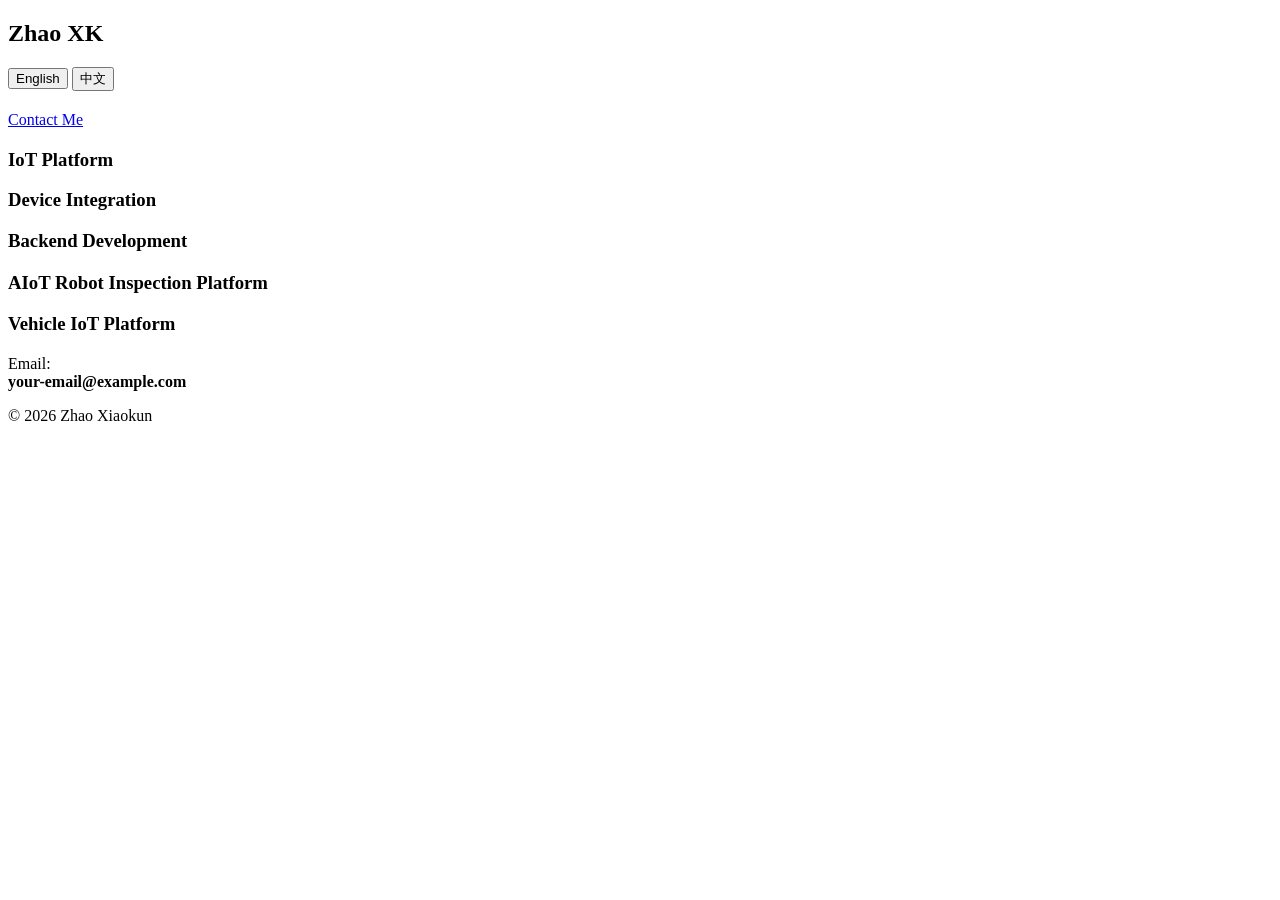
==== commit d83857ff: "Revamp index.html for personal website Updated the HTML structure and content for the personal websi" ====
--- a/index.html
+++ b/index.html
@@ -1,30 +1,408 @@
 <!DOCTYPE html>
-<html lang="en-US">
-  <head>
-    <meta charset="utf-8">
-    <meta name="viewport" content="width=device-width,initial-scale=1">
-    <title>hello vuepress | zhaoxk blog</title>
-    <meta name="generator" content="VuePress 1.9.7">
-    <link rel="icon" href="/logo.jpg">
-    <meta name="description" content="我的个人网站">
-    
-    <link rel="preload" href="/assets/css/0.styles.84741abc.css" as="style"><link rel="preload" href="/assets/js/app.e7918ea7.js" as="script"><link rel="preload" href="/assets/js/2.426b5bc8.js" as="script"><link rel="preload" href="/assets/js/7.75762584.js" as="script"><link rel="prefetch" href="/assets/js/3.95ec8276.js"><link rel="prefetch" href="/assets/js/4.020b3235.js"><link rel="prefetch" href="/assets/js/5.8cbd5295.js"><link rel="prefetch" href="/assets/js/6.f16c7888.js">
-    <link rel="stylesheet" href="/assets/css/0.styles.84741abc.css">
-  </head>
-  <body>
-    <div id="app" data-server-rendered="true"><div class="theme-container"><header class="navbar"><div class="sidebar-button"><svg xmlns="http://www.w3.org/2000/svg" aria-hidden="true" role="img" viewBox="0 0 448 512" class="icon"><path fill="currentColor" d="M436 124H12c-6.627 0-12-5.373-12-12V80c0-6.627 5.373-12 12-12h424c6.627 0 12 5.373 12 12v32c0 6.627-5.373 12-12 12zm0 160H12c-6.627 0-12-5.373-12-12v-32c0-6.627 5.373-12 12-12h424c6.627 0 12 5.373 12 12v32c0 6.627-5.373 12-12 12zm0 160H12c-6.627 0-12-5.373-12-12v-32c0-6.627 5.373-12 12-12h424c6.627 0 12 5.373 12 12v32c0 6.627-5.373 12-12 12z"></path></svg></div> <a href="/" aria-current="page" class="home-link router-link-exact-active router-link-active"><!----> <span class="site-name">zhaoxk blog</span></a> <div class="links"><div class="search-box"><input aria-label="Search" autocomplete="off" spellcheck="false" value=""> <!----></div> <nav class="nav-links can-hide"><div class="nav-item"><a href="/accumulate/" class="nav-link">
-  前端基础
-</a></div><div class="nav-item"><a href="/algorithm/" class="nav-link">
-  算法题库
-</a></div><div class="nav-item"><a href="https://baidu.com" target="_blank" rel="noopener noreferrer" class="nav-link external">
-  微博
-  <span><svg xmlns="http://www.w3.org/2000/svg" aria-hidden="true" focusable="false" x="0px" y="0px" viewBox="0 0 100 100" width="15" height="15" class="icon outbound"><path fill="currentColor" d="M18.8,85.1h56l0,0c2.2,0,4-1.8,4-4v-32h-8v28h-48v-48h28v-8h-32l0,0c-2.2,0-4,1.8-4,4v56C14.8,83.3,16.6,85.1,18.8,85.1z"></path> <polygon fill="currentColor" points="45.7,48.7 51.3,54.3 77.2,28.5 77.2,37.2 85.2,37.2 85.2,14.9 62.8,14.9 62.8,22.9 71.5,22.9"></polygon></svg> <span class="sr-only">(opens new window)</span></span></a></div> <!----></nav></div></header> <div class="sidebar-mask"></div> <aside class="sidebar"><nav class="nav-links"><div class="nav-item"><a href="/accumulate/" class="nav-link">
-  前端基础
-</a></div><div class="nav-item"><a href="/algorithm/" class="nav-link">
-  算法题库
-</a></div><div class="nav-item"><a href="https://baidu.com" target="_blank" rel="noopener noreferrer" class="nav-link external">
-  微博
-  <span><svg xmlns="http://www.w3.org/2000/svg" aria-hidden="true" focusable="false" x="0px" y="0px" viewBox="0 0 100 100" width="15" height="15" class="icon outbound"><path fill="currentColor" d="M18.8,85.1h56l0,0c2.2,0,4-1.8,4-4v-32h-8v28h-48v-48h28v-8h-32l0,0c-2.2,0-4,1.8-4,4v56C14.8,83.3,16.6,85.1,18.8,85.1z"></path> <polygon fill="currentColor" points="45.7,48.7 51.3,54.3 77.2,28.5 77.2,37.2 85.2,37.2 85.2,14.9 62.8,14.9 62.8,22.9 71.5,22.9"></polygon></svg> <span class="sr-only">(opens new window)</span></span></a></div> <!----></nav>  <ul class="sidebar-links"><li><section class="sidebar-group depth-0"><p class="sidebar-heading open"><span>hello vuepress</span> <!----></p> <!----></section></li></ul> </aside> <main class="page"> <div class="theme-default-content content__default"><h1 id="hello-vuepress"><a href="#hello-vuepress" class="header-anchor">#</a> hello vuepress</h1></div> <footer class="page-edit"><!----> <!----></footer> <!----> </main></div><div class="global-ui"></div></div>
-    <script src="/assets/js/app.e7918ea7.js" defer></script><script src="/assets/js/2.426b5bc8.js" defer></script><script src="/assets/js/7.75762584.js" defer></script>
-  </body>
+<html lang="en">
+
+<head>
+    <meta charset="UTF-8">
+    <meta name="viewport" content="width=device-width, initial-scale=1.0">
+
+    <title>Zhao Xiaokun | IoT Backend Engineer</title>
+
+    <link rel="stylesheet" href="style.css">
+</head>
+
+
+<body>
+
+
+<header>
+
+<div class="container nav">
+
+<h2>Zhao XK</h2>
+
+
+<div>
+
+<button onclick="switchLang('en')">
+English
+</button>
+
+<button onclick="switchLang('zh')">
+中文
+</button>
+
+</div>
+
+
+</div>
+
+</header>
+
+
+
+<section class="hero">
+
+<div class="container">
+
+
+<h1 data-en="
+IoT Backend Engineer
+<br>
+Smart Hardware Software Partner
+"
+data-zh="
+物联网后端工程师
+<br>
+智能硬件软件开发合作伙伴
+">
+</h1>
+
+
+<p data-en="
+10 years Java development experience.
+Helping hardware companies build IoT platforms,
+device management systems and backend solutions.
+"
+
+data-zh="
+10年Java开发经验。
+帮助智能硬件企业构建设备管理平台、
+设备接入系统和企业级后台服务。
+">
+
+</p>
+
+
+
+<a href="#contact" class="btn">
+
+Contact Me
+
+</a>
+
+
+</div>
+
+</section>
+
+
+
+
+
+<section class="container">
+
+<h2 data-en="Services"
+data-zh="服务能力">
+</h2>
+
+
+<div class="cards">
+
+
+<div class="card">
+
+<h3>
+IoT Platform
+</h3>
+
+<p data-en="
+Build IoT cloud platforms,
+device management,
+telemetry and remote control systems.
+"
+
+data-zh="
+构建设备云平台，
+实现设备管理、
+实时数据采集和远程控制。
+">
+
+</p>
+
+</div>
+
+
+
+<div class="card">
+
+<h3>
+Device Integration
+</h3>
+
+<p data-en="
+Connect robots, cameras,
+sensors and industrial equipment.
+
+MQTT / Modbus / OPC UA /
+SNMP / GB28181
+"
+
+data-zh="
+支持机器人、摄像头、
+传感器、工业设备接入。
+
+MQTT / Modbus / OPC UA /
+SNMP / GB28181
+">
+
+</p>
+
+</div>
+
+
+
+
+<div class="card">
+
+<h3>
+Backend Development
+</h3>
+
+<p data-en="
+Enterprise backend systems
+with Java Spring Boot,
+MySQL, Redis and cloud technology.
+"
+
+data-zh="
+基于Java Spring Boot，
+MySQL、Redis等技术，
+开发企业级后台系统。
+">
+
+</p>
+
+</div>
+
+
+
+</div>
+
+
+</section>
+
+
+
+
+
+
+
+<section class="container">
+
+
+<h2 data-en="Featured Projects"
+data-zh="项目经验">
+</h2>
+
+
+
+
+<div class="project">
+
+
+<h3>
+AIoT Robot Inspection Platform
+</h3>
+
+
+<p data-en="
+Industrial AIoT platform for automated inspection.
+
+Features:
+<br>
+• Robot management
+<br>
+• Camera integration
+<br>
+• Real-time video streaming
+<br>
+• Sensor data processing
+<br>
+• AI inspection analysis
+
+Technology:
+<br>
+Spring Boot / MQTT / IoTDB /
+ZLMediaKit / WebRTC / OPC UA
+
+"
+
+data-zh="
+工业AIoT智能巡检平台。
+
+功能：
+<br>
+• 机器人管理
+<br>
+• 摄像头接入
+<br>
+• 实时视频
+<br>
+• 传感器数据采集
+<br>
+• AI算法分析
+
+技术：
+<br>
+Spring Boot / MQTT / IoTDB /
+ZLMediaKit / WebRTC / OPC UA
+">
+
+</p>
+
+
+</div>
+
+
+
+
+
+<div class="project">
+
+
+<h3>
+Vehicle IoT Platform
+</h3>
+
+
+<p data-en="
+Connected vehicle platform.
+
+Features:
+<br>
+• Vehicle tracking
+<br>
+• Alarm processing
+<br>
+• Data analytics
+
+Technology:
+<br>
+Java / Netty /
+RabbitMQ / Redis
+"
+
+data-zh="
+车联网平台。
+
+功能：
+<br>
+• 车辆定位
+<br>
+• 报警处理
+<br>
+• 数据分析
+
+技术：
+<br>
+Java / Netty /
+RabbitMQ / Redis
+">
+
+</p>
+
+
+</div>
+
+
+
+</section>
+
+
+
+
+
+
+
+<section class="container about">
+
+
+<h2 data-en="About Me"
+data-zh="关于我">
+</h2>
+
+
+
+<p data-en="
+I am a backend engineer from China
+with 10 years experience in IoT and
+industrial software.
+
+I have experience with smart hardware,
+robots, industrial protocols,
+video systems and cloud platforms.
+"
+
+data-zh="
+我是一名来自中国的后端工程师，
+拥有10年物联网和工业软件开发经验。
+
+熟悉智能硬件、机器人、
+工业协议、视频系统以及云平台开发。
+">
+
+
+</p>
+
+
+</section>
+
+
+
+
+
+
+
+
+<section id="contact"
+class="container contact">
+
+
+<h2 data-en="Let's Work Together"
+data-zh="合作联系">
+</h2>
+
+
+<p data-en="
+Need help building an IoT product?
+
+Let's discuss your project.
+"
+
+data-zh="
+如果你的项目需要物联网、
+后台系统或设备接入开发，
+欢迎联系。
+">
+
+</p>
+
+
+<p>
+Email:
+<br>
+<b>
+your-email@example.com
+</b>
+</p>
+
+
+</section>
+
+
+
+
+<footer>
+
+© 2026 Zhao Xiaokun
+
+</footer>
+
+
+
+<script src="script.js"></script>
+
+
+</body>
+
 </html>
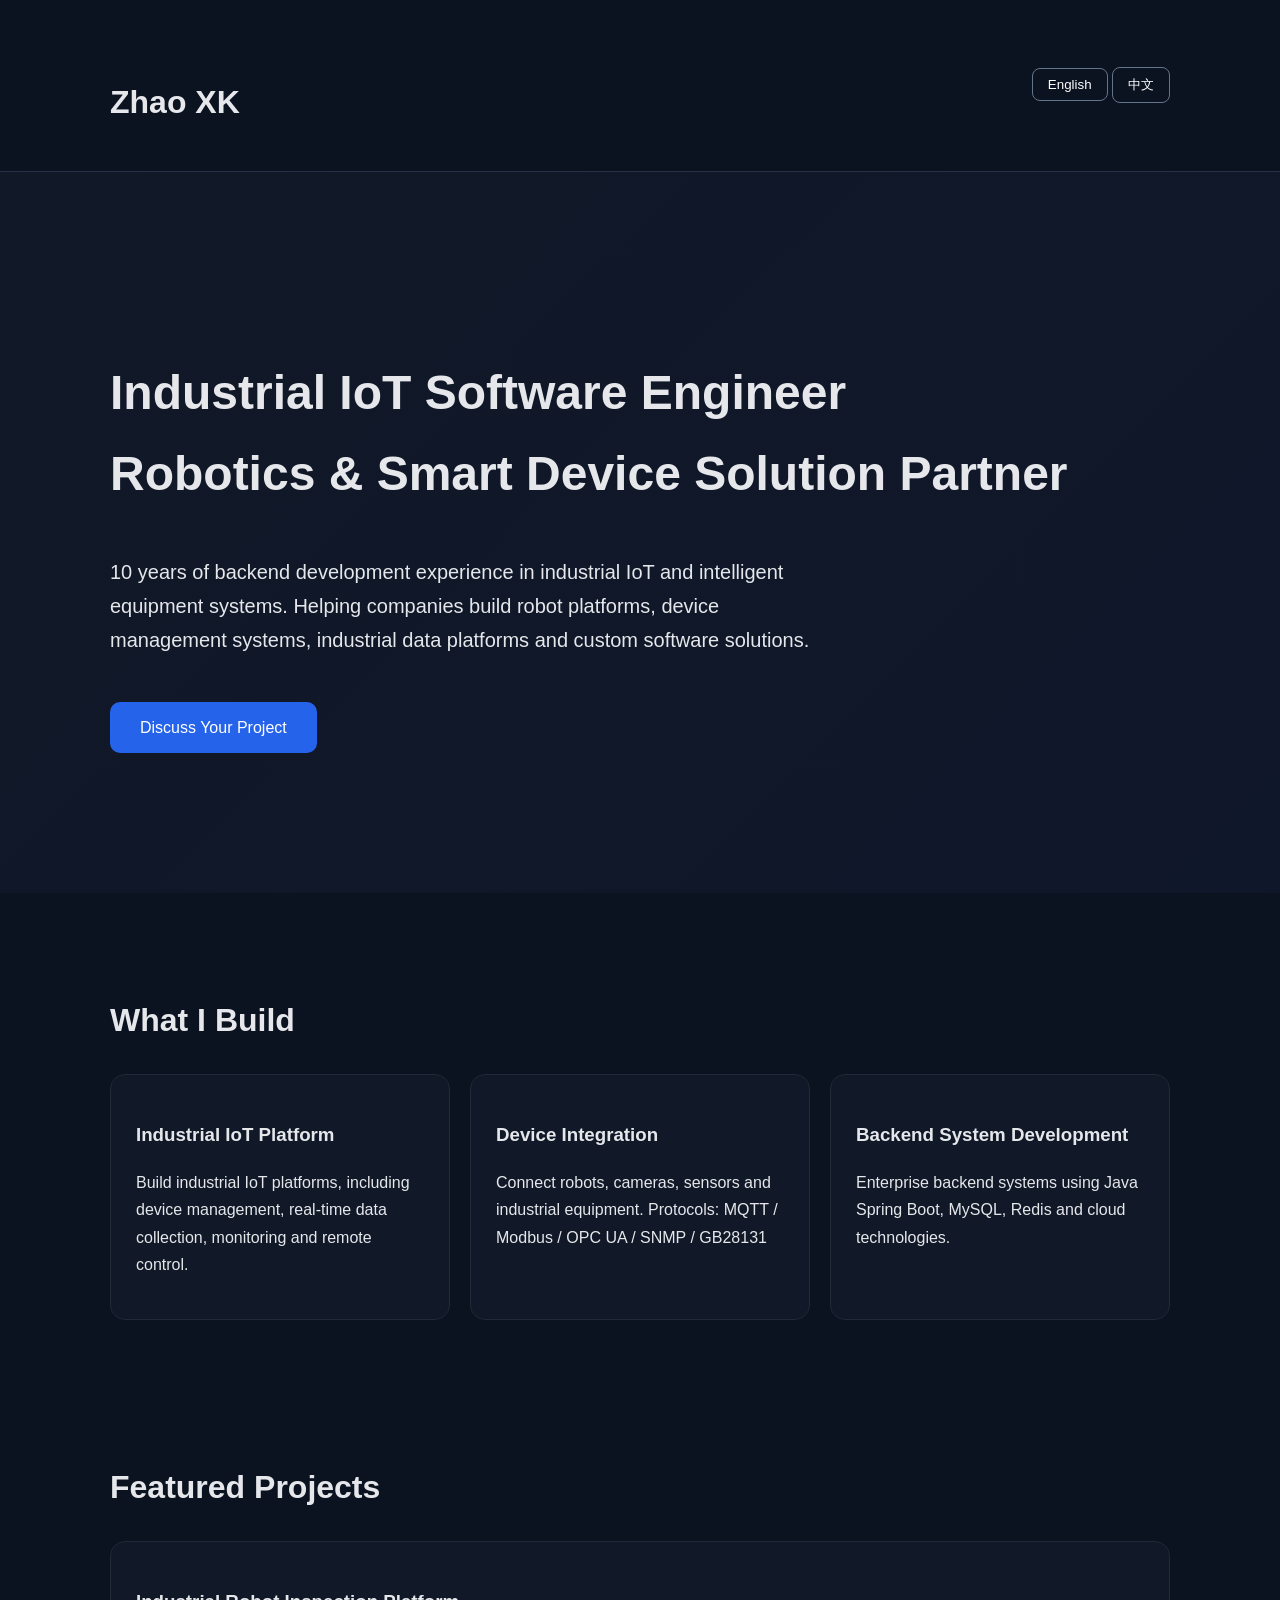
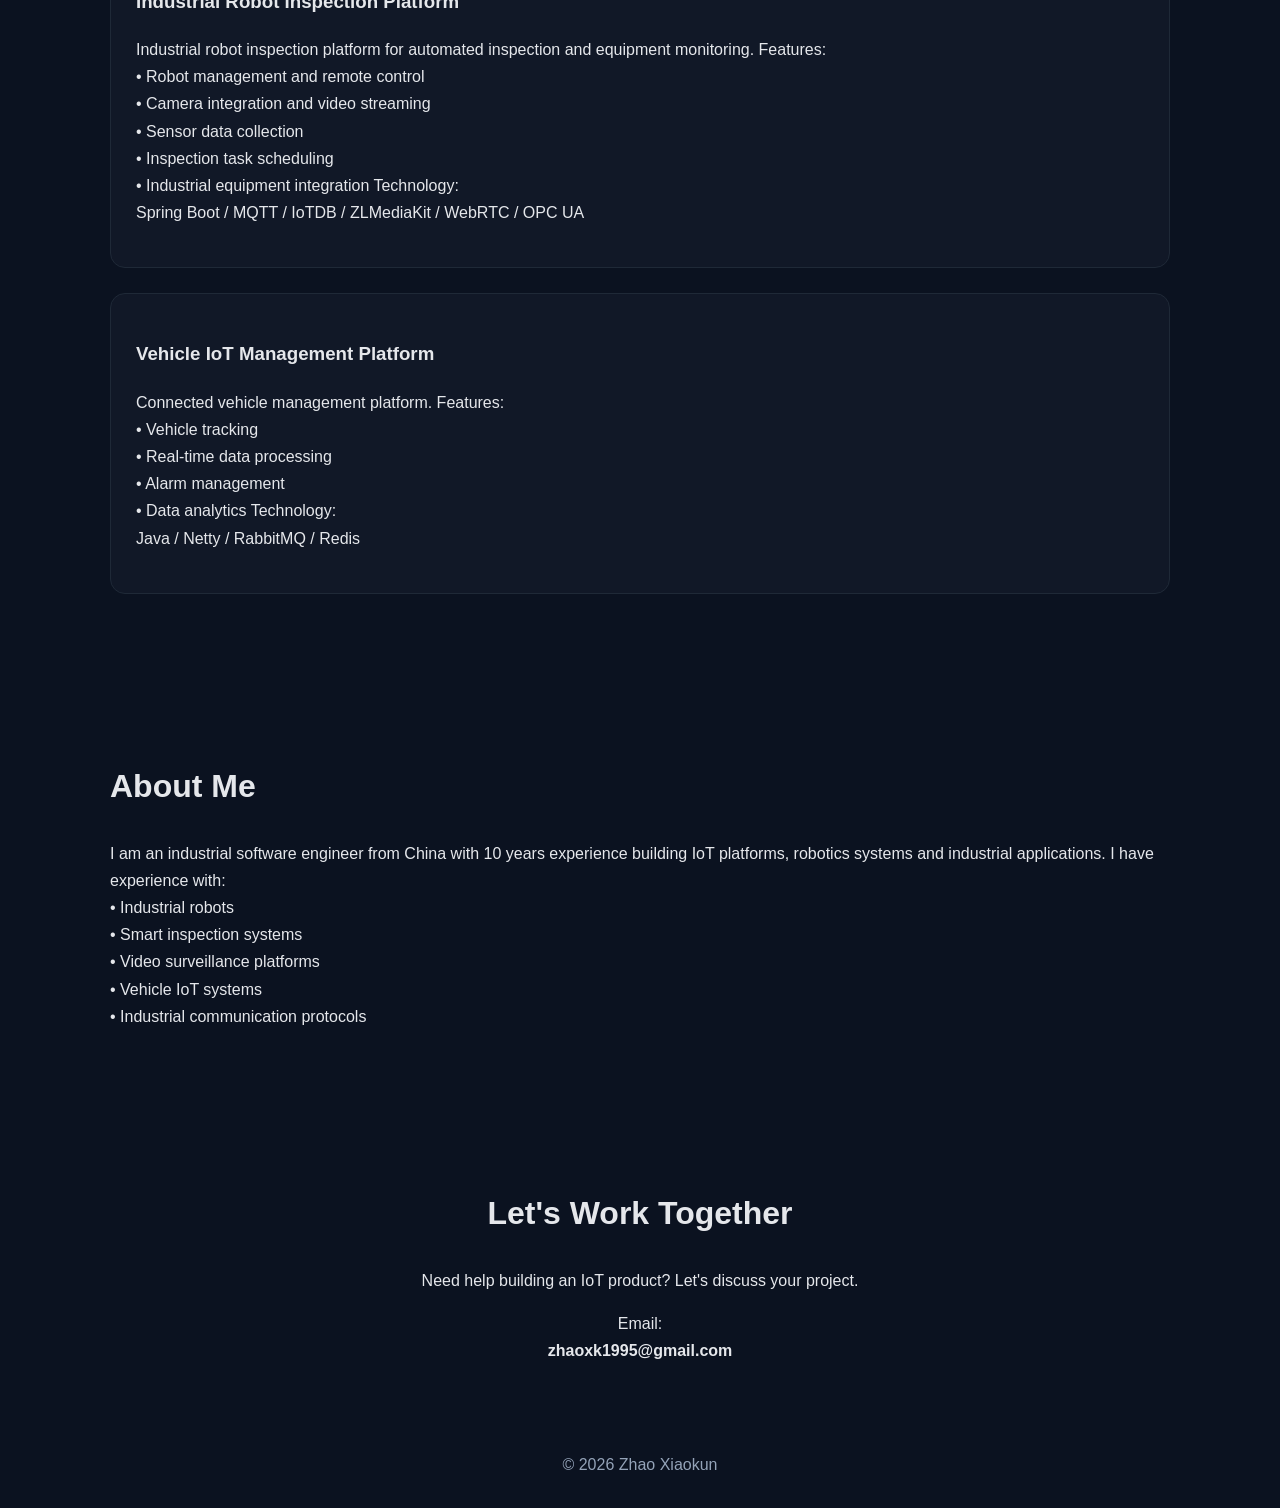
==== commit 06a93600: "Update index.html" ====
--- a/index.html
+++ b/index.html
@@ -2,12 +2,17 @@
 <html lang="en">
 
 <head>
-    <meta charset="UTF-8">
-    <meta name="viewport" content="width=device-width, initial-scale=1.0">
-
-    <title>Zhao Xiaokun | IoT Backend Engineer</title>
-
-    <link rel="stylesheet" href="style.css">
+
+<meta charset="UTF-8">
+
+<meta name="viewport" content="width=device-width, initial-scale=1.0">
+
+<title>
+Zhao Xiaokun | Industrial IoT Software Engineer
+</title>
+
+<link rel="stylesheet" href="style.css">
+
 </head>
 
 
@@ -18,7 +23,9 @@
 
 <div class="container nav">
 
-<h2>Zhao XK</h2>
+<h2>
+Zhao XK
+</h2>
 
 
 <div>
@@ -40,48 +47,70 @@
 
 
 
+
+
 <section class="hero">
 
+
 <div class="container">
 
 
-<h1 data-en="
-IoT Backend Engineer
-<br>
-Smart Hardware Software Partner
-"
-data-zh="
-物联网后端工程师
-<br>
-智能硬件软件开发合作伙伴
-">
+<h1
+
+data-en="
+Industrial IoT Software Engineer
+<br>
+Robotics & Smart Device Solution Partner
+"
+
+data-zh="
+工业物联网软件工程师
+<br>
+机器人与智能设备解决方案合作伙伴
+">
+
 </h1>
 
 
-<p data-en="
-10 years Java development experience.
-Helping hardware companies build IoT platforms,
-device management systems and backend solutions.
-"
-
-data-zh="
-10年Java开发经验。
-帮助智能硬件企业构建设备管理平台、
-设备接入系统和企业级后台服务。
-">
-
-</p>
-
-
-
-<a href="#contact" class="btn">
-
-Contact Me
+
+<p
+
+data-en="
+10 years of backend development experience
+in industrial IoT and intelligent equipment systems.
+
+Helping companies build robot platforms,
+device management systems,
+industrial data platforms and custom software solutions.
+"
+
+data-zh="
+10年后端开发经验，
+专注工业物联网和智能设备系统。
+
+帮助企业构建机器人平台、
+设备管理系统、
+工业数据平台以及定制化软件解决方案。
+">
+
+</p>
+
+
+
+<a href="#contact"
+
+class="btn"
+
+data-en="Discuss Your Project"
+
+data-zh="项目合作咨询">
 
 </a>
 
 
-</div>
+
+</div>
+
 
 </section>
 
@@ -89,89 +118,122 @@
 
 
 
+
+
 <section class="container">
 
-<h2 data-en="Services"
-data-zh="服务能力">
+
+<h2
+
+data-en="What I Build"
+
+data-zh="我可以帮助构建">
+
 </h2>
 
 
+
 <div class="cards">
 
 
+
 <div class="card">
 
+
 <h3>
-IoT Platform
+Industrial IoT Platform
 </h3>
 
-<p data-en="
-Build IoT cloud platforms,
-device management,
-telemetry and remote control systems.
-"
-
-data-zh="
-构建设备云平台，
-实现设备管理、
-实时数据采集和远程控制。
-">
-
-</p>
-
-</div>
+
+<p
+
+data-en="
+Build industrial IoT platforms,
+including device management,
+real-time data collection,
+monitoring and remote control.
+"
+
+data-zh="
+构建工业物联网平台，
+包括设备管理、
+实时数据采集、
+监控和远程控制。
+">
+
+</p>
+
+
+</div>
+
+
+
 
 
 
 <div class="card">
+
 
 <h3>
 Device Integration
 </h3>
 
-<p data-en="
+
+<p
+
+data-en="
 Connect robots, cameras,
 sensors and industrial equipment.
 
+Protocols:
 MQTT / Modbus / OPC UA /
-SNMP / GB28181
+SNMP / GB28131
 "
 
 data-zh="
 支持机器人、摄像头、
-传感器、工业设备接入。
-
+传感器以及工业设备接入。
+
+协议：
 MQTT / Modbus / OPC UA /
-SNMP / GB28181
-">
-
-</p>
-
-</div>
+SNMP / GB28131
+">
+
+</p>
+
+
+</div>
+
+
 
 
 
 
 <div class="card">
 
+
 <h3>
-Backend Development
+Backend System Development
 </h3>
 
-<p data-en="
+
+<p
+
+data-en="
 Enterprise backend systems
-with Java Spring Boot,
-MySQL, Redis and cloud technology.
-"
-
-data-zh="
-基于Java Spring Boot，
+using Java Spring Boot,
+MySQL, Redis and cloud technologies.
+"
+
+data-zh="
+基于Java Spring Boot、
 MySQL、Redis等技术，
 开发企业级后台系统。
 ">
 
 </p>
 
+
 </div>
 
 
@@ -187,60 +249,71 @@
 
 
 
+
 <section class="container">
 
 
-<h2 data-en="Featured Projects"
+<h2
+
+data-en="Featured Projects"
+
 data-zh="项目经验">
+
 </h2>
 
 
 
 
+
 <div class="project">
 
 
 <h3>
-AIoT Robot Inspection Platform
+Industrial Robot Inspection Platform
 </h3>
 
 
-<p data-en="
-Industrial AIoT platform for automated inspection.
+
+<p
+
+data-en="
+Industrial robot inspection platform
+for automated inspection and equipment monitoring.
 
 Features:
 <br>
-• Robot management
-<br>
-• Camera integration
-<br>
-• Real-time video streaming
-<br>
-• Sensor data processing
-<br>
-• AI inspection analysis
+• Robot management and remote control
+<br>
+• Camera integration and video streaming
+<br>
+• Sensor data collection
+<br>
+• Inspection task scheduling
+<br>
+• Industrial equipment integration
 
 Technology:
 <br>
 Spring Boot / MQTT / IoTDB /
 ZLMediaKit / WebRTC / OPC UA
-
-"
-
-data-zh="
-工业AIoT智能巡检平台。
+"
+
+
+
+data-zh="
+工业机器人智能巡检平台。
 
 功能：
 <br>
-• 机器人管理
-<br>
-• 摄像头接入
-<br>
-• 实时视频
+• 机器人管理与远程控制
+<br>
+• 摄像头接入与实时视频
 <br>
 • 传感器数据采集
 <br>
-• AI算法分析
+• 巡检任务调度
+<br>
+• 工业设备协议接入
 
 技术：
 <br>
@@ -248,10 +321,13 @@
 ZLMediaKit / WebRTC / OPC UA
 ">
 
-</p>
-
-
-</div>
+
+</p>
+
+
+</div>
+
+
 
 
 
@@ -261,18 +337,22 @@
 
 
 <h3>
-Vehicle IoT Platform
+Vehicle IoT Management Platform
 </h3>
 
 
-<p data-en="
-Connected vehicle platform.
+<p
+
+data-en="
+Connected vehicle management platform.
 
 Features:
 <br>
 • Vehicle tracking
 <br>
-• Alarm processing
+• Real-time data processing
+<br>
+• Alarm management
 <br>
 • Data analytics
 
@@ -282,14 +362,18 @@
 RabbitMQ / Redis
 "
 
-data-zh="
-车联网平台。
+
+
+data-zh="
+车联网综合管理平台。
 
 功能：
 <br>
 • 车辆定位
 <br>
-• 报警处理
+• 实时数据处理
+<br>
+• 报警管理
 <br>
 • 数据分析
 
@@ -299,10 +383,12 @@
 RabbitMQ / Redis
 ">
 
-</p>
-
-
-</div>
+
+</p>
+
+
+</div>
+
 
 
 
@@ -314,35 +400,63 @@
 
 
 
+
 <section class="container about">
 
 
-<h2 data-en="About Me"
+<h2
+
+data-en="About Me"
+
 data-zh="关于我">
+
 </h2>
 
 
 
-<p data-en="
-I am a backend engineer from China
-with 10 years experience in IoT and
-industrial software.
-
-I have experience with smart hardware,
-robots, industrial protocols,
-video systems and cloud platforms.
-"
-
-data-zh="
-我是一名来自中国的后端工程师，
+<p
+
+data-en="
+I am an industrial software engineer from China
+with 10 years experience building
+IoT platforms, robotics systems and
+industrial applications.
+
+I have experience with:
+<br>
+• Industrial robots
+<br>
+• Smart inspection systems
+<br>
+• Video surveillance platforms
+<br>
+• Vehicle IoT systems
+<br>
+• Industrial communication protocols
+"
+
+
+
+data-zh="
+我是一名来自中国的工业软件工程师，
 拥有10年物联网和工业软件开发经验。
 
-熟悉智能硬件、机器人、
-工业协议、视频系统以及云平台开发。
-">
-
-
-</p>
+参与过：
+<br>
+• 工业机器人系统
+<br>
+• 智能巡检平台
+<br>
+• 视频监控平台
+<br>
+• 车联网系统
+<br>
+• 工业通信协议开发
+">
+
+
+</p>
+
 
 
 </section>
@@ -354,16 +468,25 @@
 
 
 
+
 <section id="contact"
+
 class="container contact">
 
 
-<h2 data-en="Let's Work Together"
+<h2
+
+data-en="Let's Work Together"
+
 data-zh="合作联系">
+
 </h2>
 
 
-<p data-en="
+
+<p
+
+data-en="
 Need help building an IoT product?
 
 Let's discuss your project.
@@ -378,13 +501,19 @@
 </p>
 
 
+
 <p>
+
 Email:
-<br>
+
+<br>
+
 <b>
-your-email@example.com
+zhaoxk1995@gmail.com
 </b>
-</p>
+
+</p>
+
 
 
 </section>
@@ -392,6 +521,10 @@
 
 
 
+
+
+
+
 <footer>
 
 © 2026 Zhao Xiaokun
@@ -400,6 +533,7 @@
 
 
 
+
 <script src="script.js"></script>
 
 
--- a/style.css
+++ b/style.css
@@ -0,0 +1,227 @@
+*{
+box-sizing:border-box;
+}
+
+
+body{
+
+margin:0;
+
+font-family:
+
+Arial,
+"Microsoft YaHei",
+sans-serif;
+
+background:#0b1220;
+
+color:#e5e7eb;
+
+line-height:1.7;
+
+}
+
+
+
+.container{
+
+max-width:1100px;
+
+margin:auto;
+
+padding:40px 20px;
+
+}
+
+
+
+header{
+
+position:sticky;
+
+top:0;
+
+background:#0b1220;
+
+border-bottom:1px solid #243044;
+
+}
+
+
+
+.nav{
+
+display:flex;
+
+justify-content:space-between;
+
+align-items:center;
+
+padding:15px 20px;
+
+}
+
+
+
+button{
+
+background:none;
+
+border:1px solid #64748b;
+
+color:white;
+
+padding:8px 15px;
+
+border-radius:8px;
+
+cursor:pointer;
+
+}
+
+
+
+
+.hero{
+
+padding:100px 0;
+
+background:
+
+linear-gradient(
+135deg,
+#111827,
+#0f172a
+);
+
+}
+
+
+
+.hero h1{
+
+font-size:48px;
+
+}
+
+
+
+.hero p{
+
+font-size:20px;
+
+max-width:700px;
+
+}
+
+
+
+.btn{
+
+display:inline-block;
+
+margin-top:25px;
+
+padding:12px 30px;
+
+background:#2563eb;
+
+color:white;
+
+text-decoration:none;
+
+border-radius:10px;
+
+}
+
+
+
+
+.cards{
+
+display:grid;
+
+grid-template-columns:
+repeat(3,1fr);
+
+gap:20px;
+
+}
+
+
+
+
+.card,
+.project{
+
+background:#111827;
+
+padding:25px;
+
+border-radius:15px;
+
+border:1px solid #1f2937;
+
+}
+
+
+
+h2{
+
+font-size:32px;
+
+margin-top:60px;
+
+}
+
+
+
+.project{
+
+margin-bottom:25px;
+
+}
+
+
+
+.contact{
+
+text-align:center;
+
+}
+
+
+
+footer{
+
+text-align:center;
+
+padding:30px;
+
+color:#94a3b8;
+
+}
+
+
+
+
+
+@media(max-width:800px){
+
+
+.cards{
+
+grid-template-columns:1fr;
+
+}
+
+
+
+.hero h1{
+
+font-size:35px;
+
+}
+
+
+}
